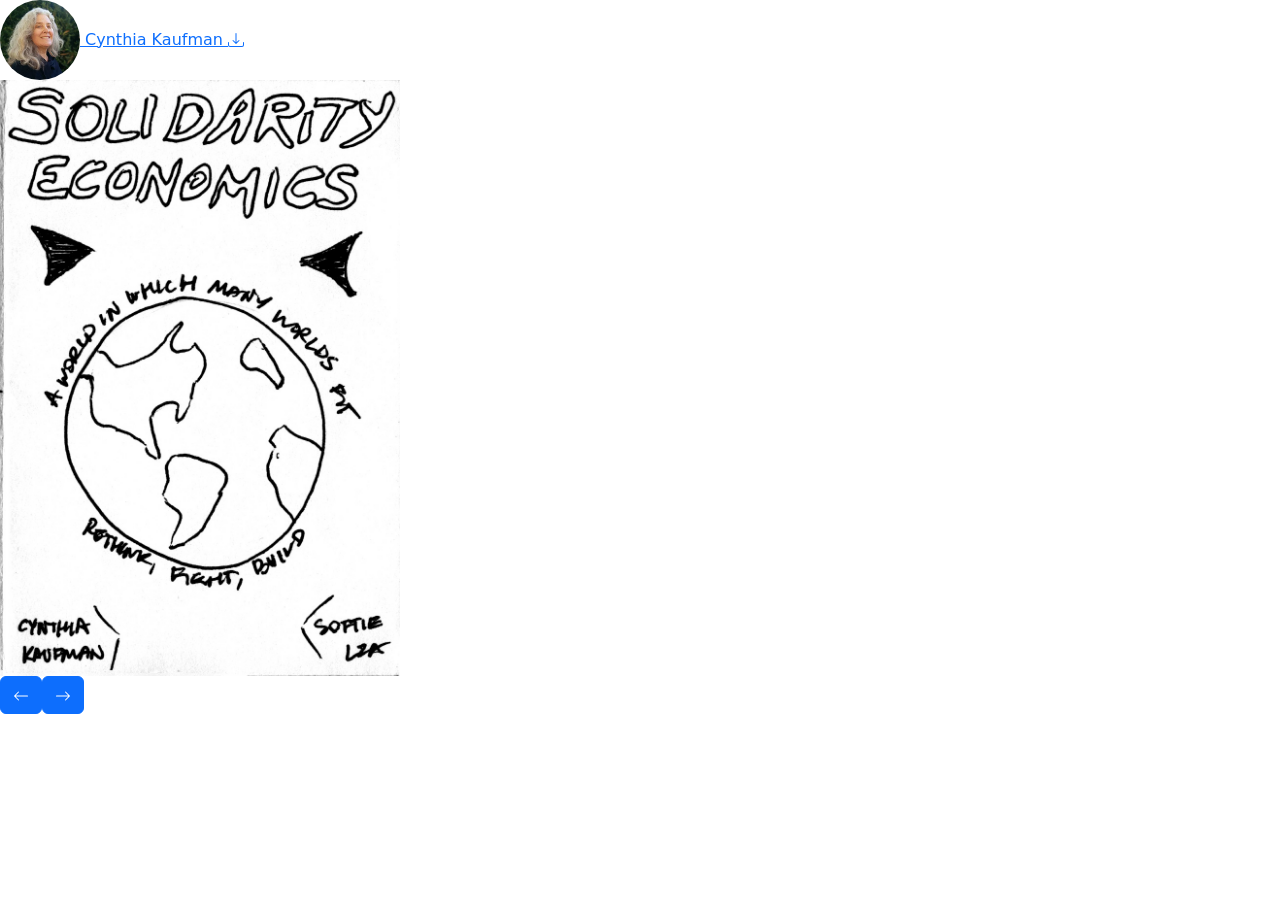
==== index.html @ fca970d2 "Setting base path v3" ====
<!doctype html>
<html lang="en">
  <head>
    <meta charset="UTF-8" />
    <meta name="viewport" content="width=device-width, initial-scale=1.0" />
    <base href="/rev-ref-site/" />
    <title>Revolutionary Reform</title>
    <link rel="stylesheet" href="/styles/fonts.css">
    <link rel="stylesheet" href="/styles/index.css">
    <link href="https://cdn.jsdelivr.net/npm/bootstrap@5.3.8/dist/css/bootstrap.min.css" rel="stylesheet" integrity="sha384-sRIl4kxILFvY47J16cr9ZwB07vP4J8+LH7qKQnuqkuIAvNWLzeN8tE5YBujZqJLB" crossorigin="anonymous">
  </head>

  <body>
    <div id="app" class="app">
      <div id="top-controls">
        <a id="cynthia-link" href="https://cynthiakaufman.net/" target="_blank">
          <img class="cynthia-image" src="/assets/images/ck-photo-2016-1.webp">
          Cynthia Kaufman
        </a>
        <a id="download-zine" href="/assets/pdfs/issue1.pdf" download="solidarity_economics_zine.pdf">
          <svg xmlns="http://www.w3.org/2000/svg" width="16" height="16" fill="currentColor" class="bi bi-download" viewBox="0 0 16 16">
            <path d="M.5 9.9a.5.5 0 0 1 .5.5v2.5a1 1 0 0 0 1 1h12a1 1 0 0 0 1-1v-2.5a.5.5 0 0 1 1 0v2.5a2 2 0 0 1-2 2H2a2 2 0 0 1-2-2v-2.5a.5.5 0 0 1 .5-.5"/>
            <path d="M7.646 11.854a.5.5 0 0 0 .708 0l3-3a.5.5 0 0 0-.708-.708L8.5 10.293V1.5a.5.5 0 0 0-1 0v8.793L5.354 8.146a.5.5 0 1 0-.708.708z"/>
          </svg>
        </a>
        <div id="book-download">
        </div>
      </div>
      <div id="slideshow-pane">
	<img class="slideshow-image" src="/assets/images/issue1/page1.png">
      </div>
      <div id="bottom-controls" class="controls">
        <div id="left-arrow">
	  <button class="btn btn-primary" type="button">
	    <svg xmlns="http://www.w3.org/2000/svg" width="16" height="16" fill="currentColor" class="bi bi-arrow-left" viewBox="0 0 16 16">
              <path fill-rule="evenodd" d="M15 8a.5.5 0 0 0-.5-.5H2.707l3.147-3.146a.5.5 0 1 0-.708-.708l-4 4a.5.5 0 0 0 0 .708l4 4a.5.5 0 0 0 .708-.708L2.707 8.5H14.5A.5.5 0 0 0 15 8"/>
            </svg>
	  </button>
        </div>
        <div id="right-arrow">
	  <button class="btn btn-primary" type="button">
	    <svg xmlns="http://www.w3.org/2000/svg" width="16" height="16" fill="currentColor" class="bi bi-arrow-right" viewBox="0 0 16 16">
              <path fill-rule="evenodd" d="M1 8a.5.5 0 0 1 .5-.5h11.793l-3.147-3.146a.5.5 0 0 1 .708-.708l4 4a.5.5 0 0 1 0 .708l-4 4a.5.5 0 0 1-.708-.708L13.293 8.5H1.5A.5.5 0 0 1 1 8"/>
            </svg>
	  </button>
        </div>
      </div>
    </div>
    <script type="module" src="/js/main.js"></script>
  </body>
</html>
---- styles/fonts.css ----
@font-face {
    font-family: 'Excalifont';
    src: url('../assets/fonts/Excalifont-Regular.woff2') format('woff2'),
        url('../assets/fonts/Excalifont-Regular.woff') format('woff');
    font-weight: normal;
    font-style: normal;
    font-display: swap;
}
---- styles/index.css ----
.app {
  width: 450px;
}

.slideshow-image {
  width: 400px;
}

.cynthia-image {
  width: 80px;          /* Set your desired size */
  aspect-ratio: 1 / 1;   /* Ensures a perfect square */
  border-radius: 50%;    /* Turns the square into a circle */
  object-fit: cover;     /* Keeps the aspect ratio without stretching */
  object-position: center; /* Centers the image content (optional) */
}

.controls {
  display: flex;
  flex-direction: row;
}
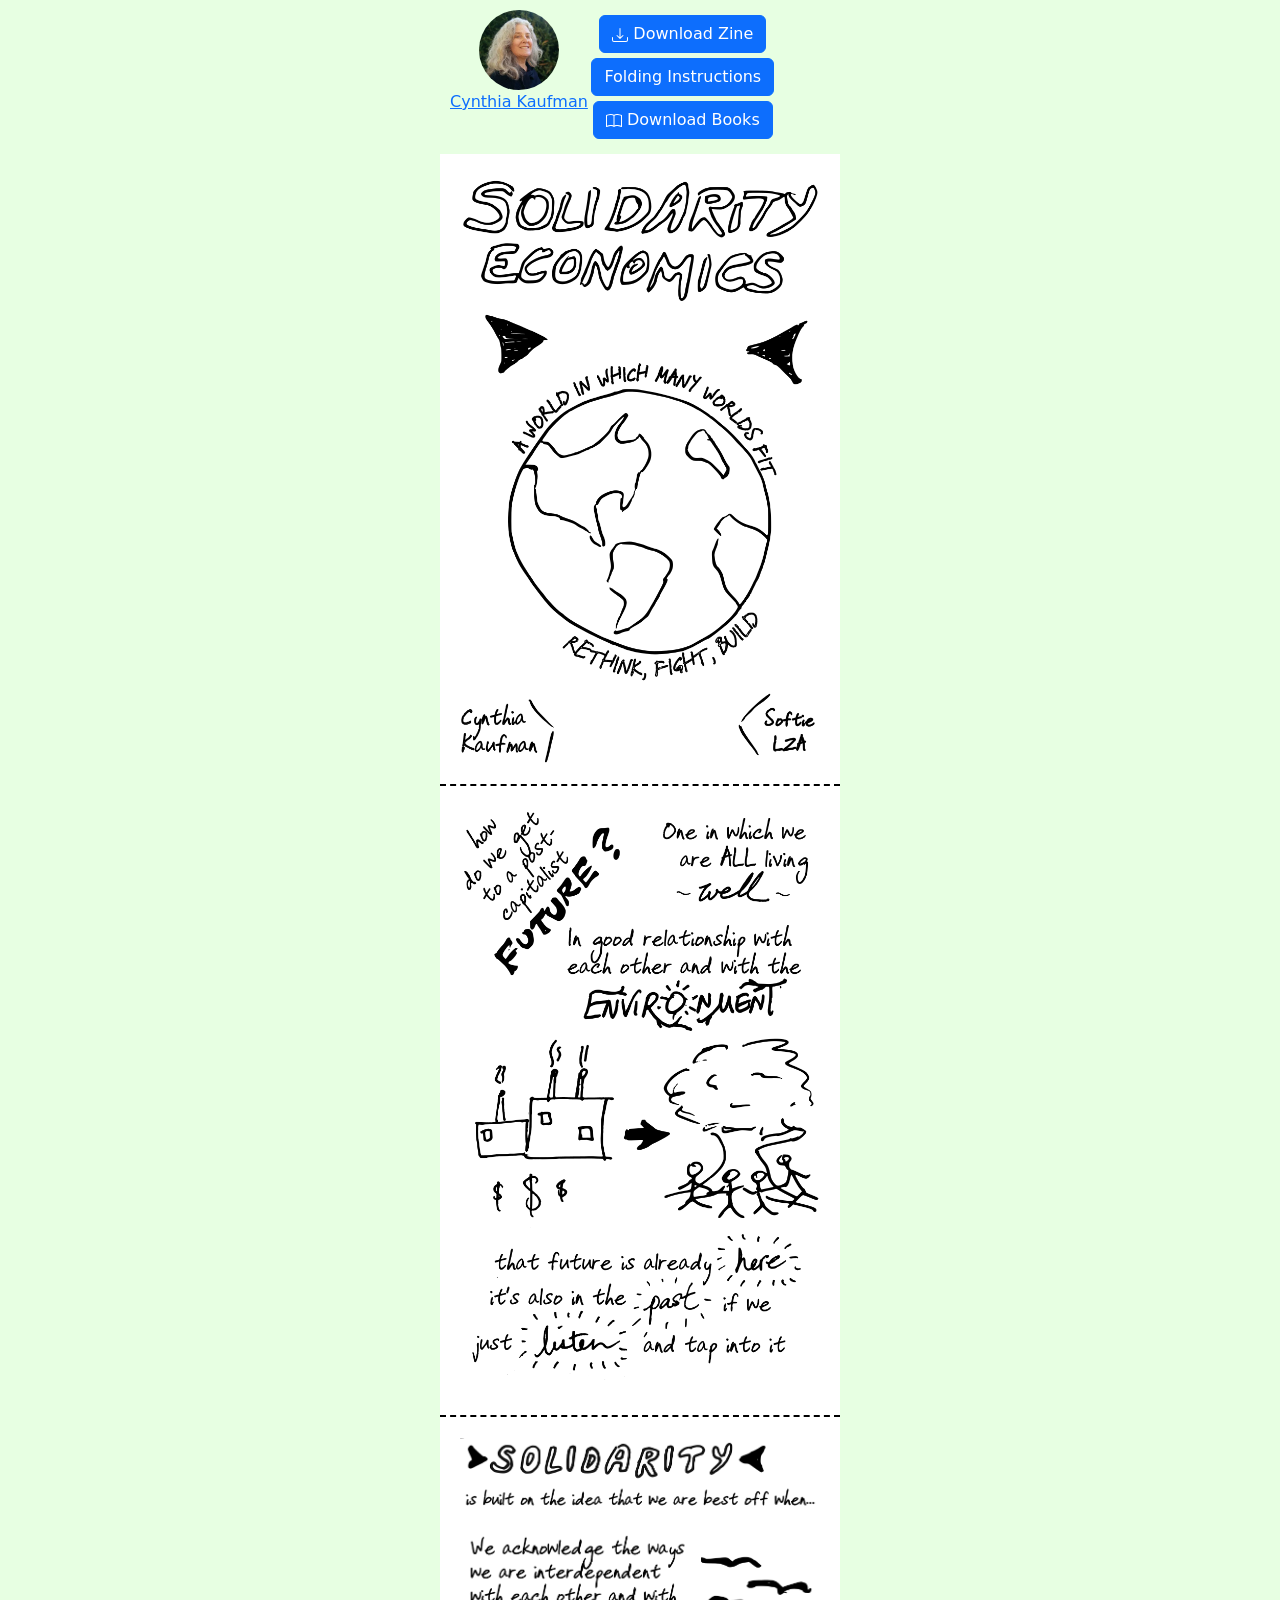
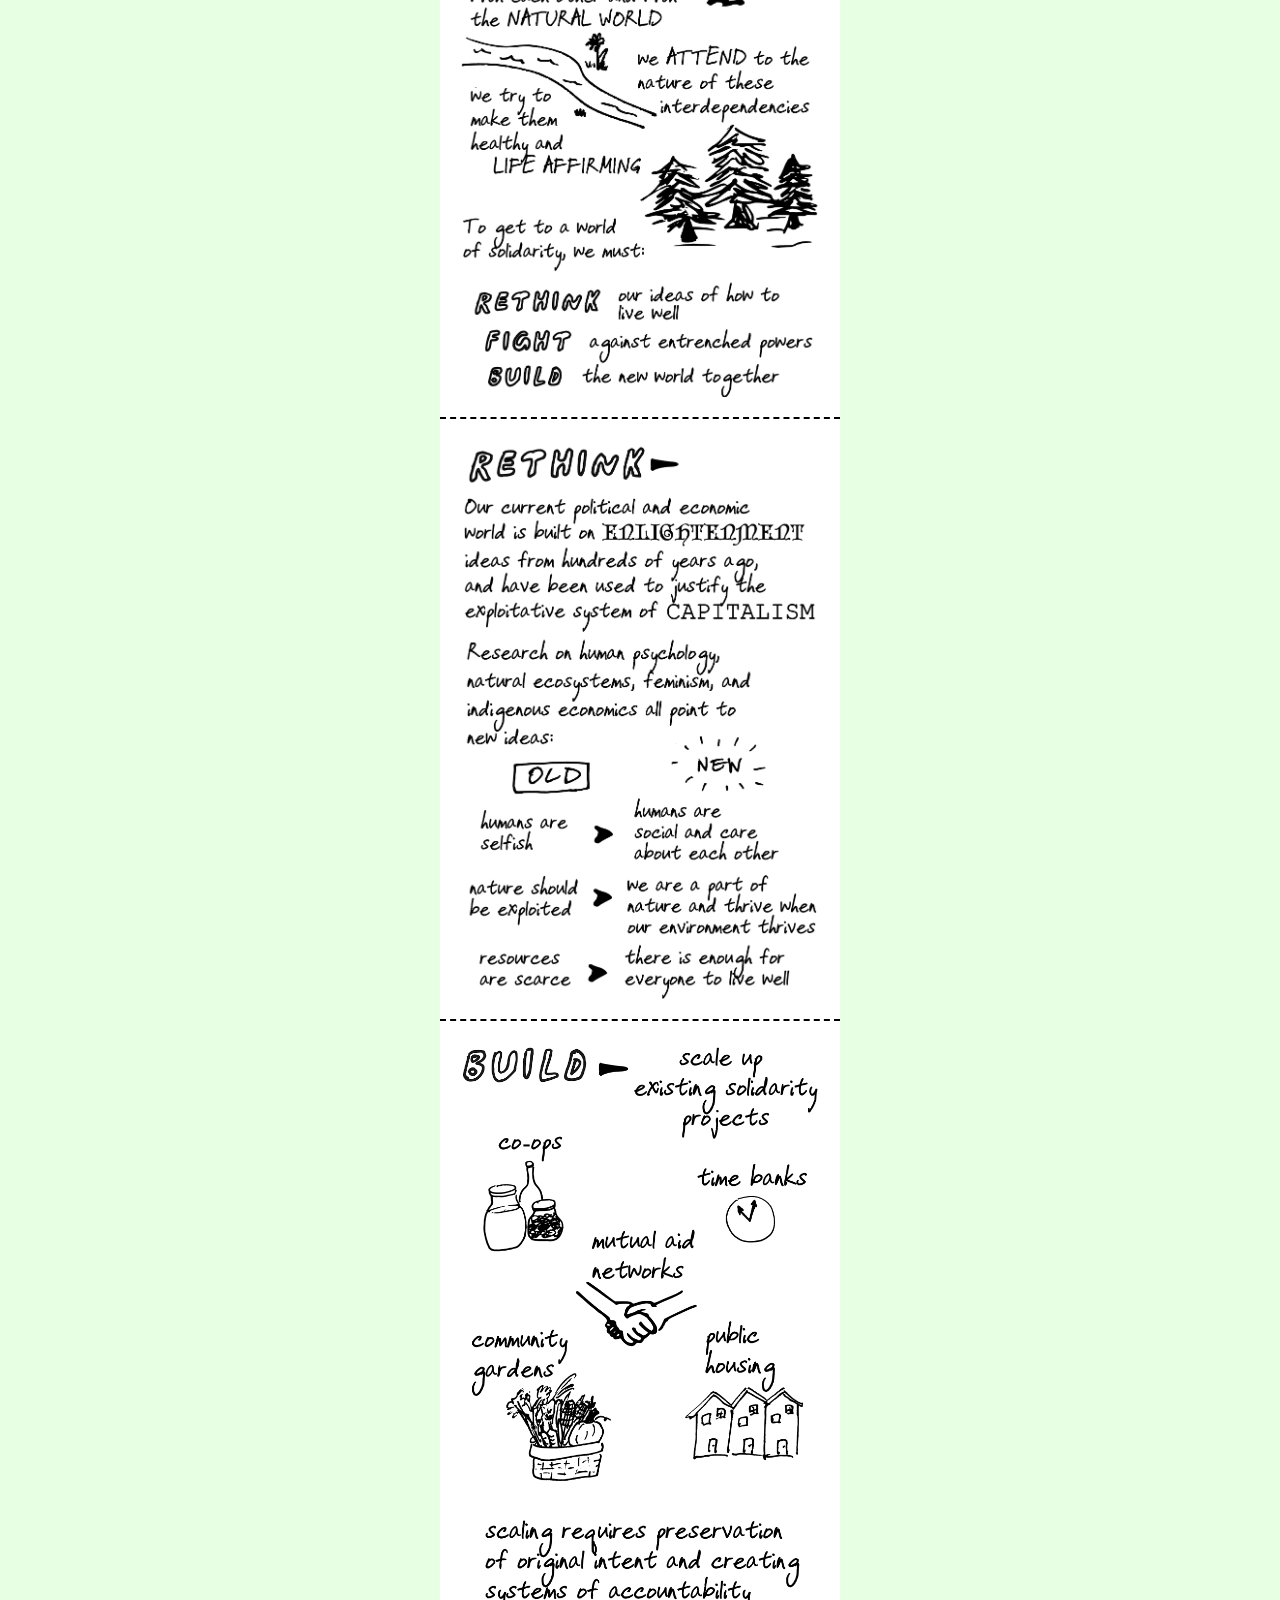
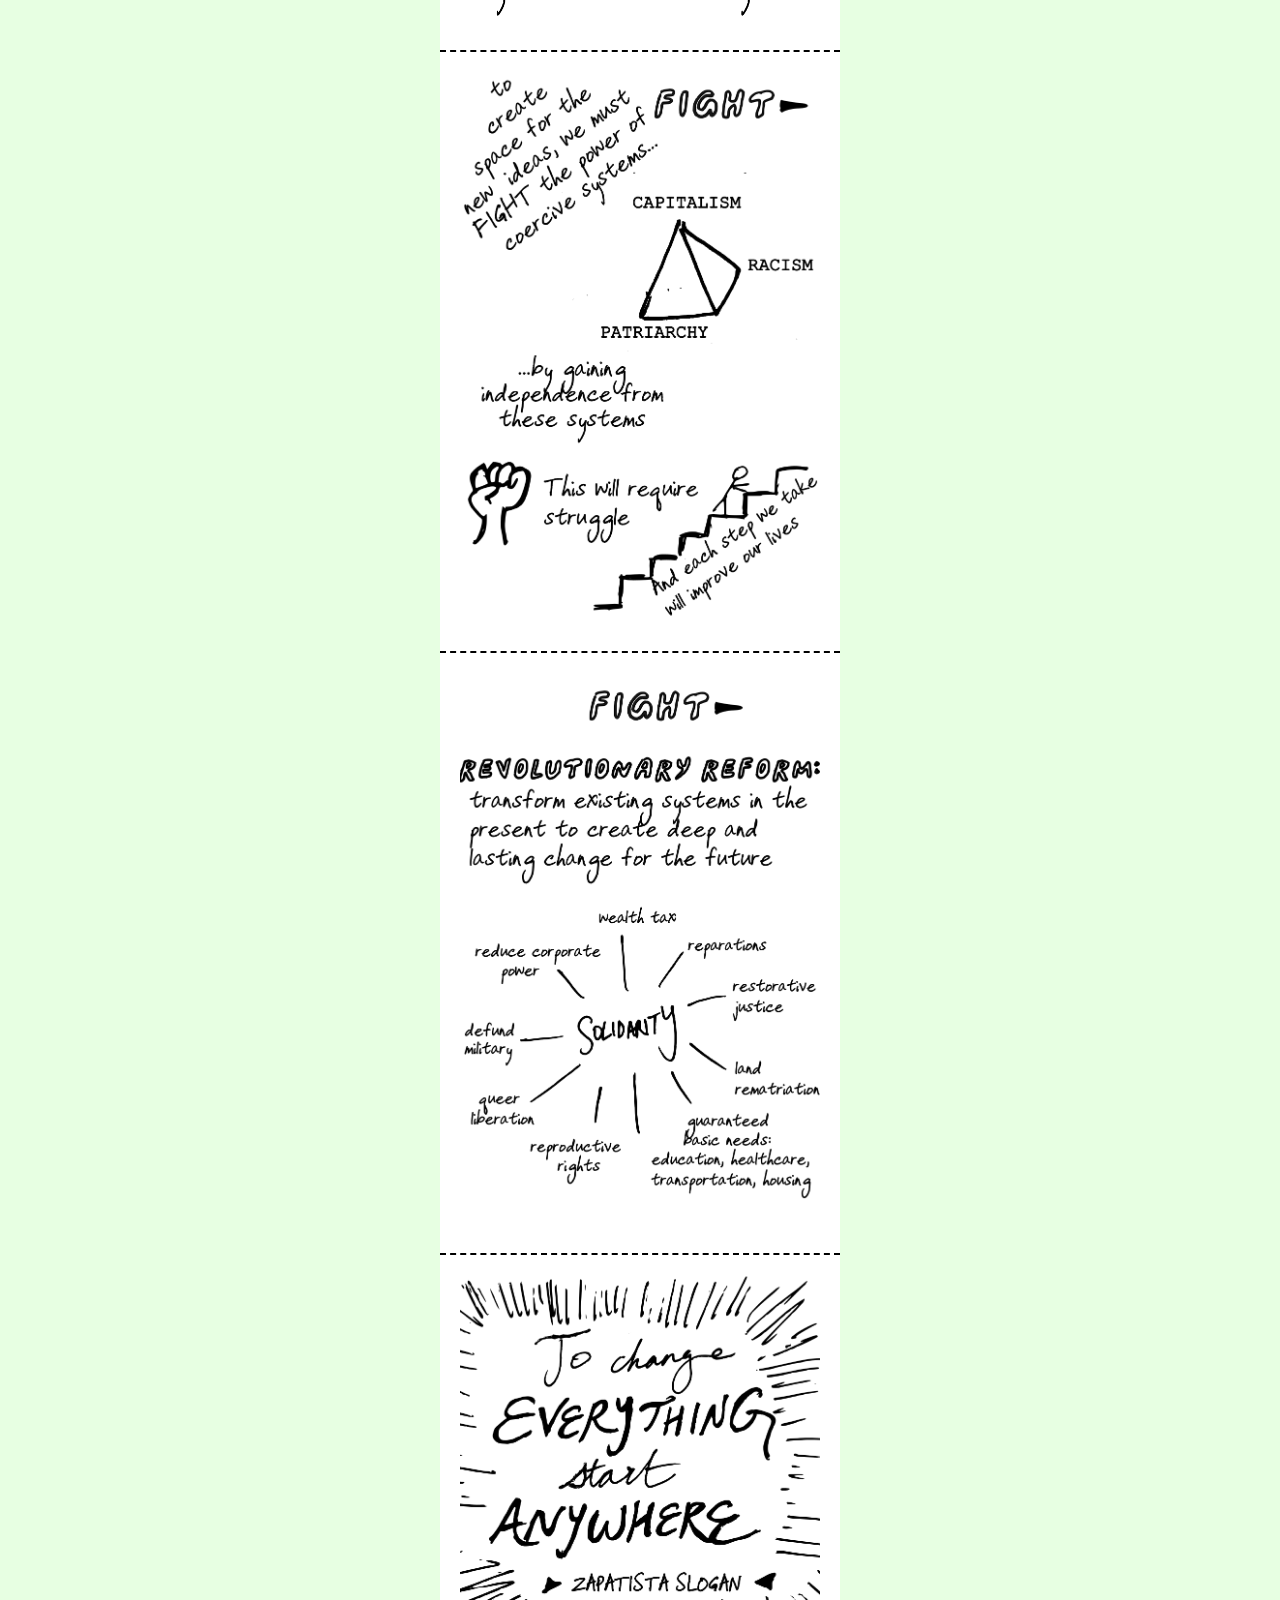
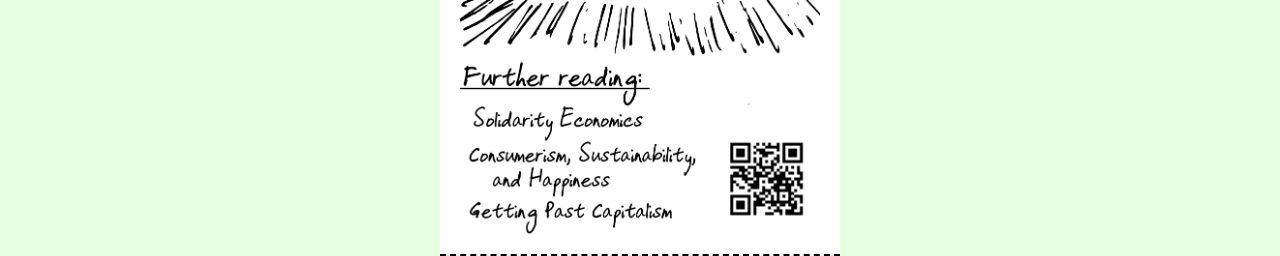
==== commit 782a0a9b: "Full download functionality" ====
--- a/index.html
+++ b/index.html
@@ -3,49 +3,56 @@
   <head>
     <meta charset="UTF-8" />
     <meta name="viewport" content="width=device-width, initial-scale=1.0" />
-    <base href="/rev-ref-site/" />
+    <base href="./">
     <title>Revolutionary Reform</title>
-    <link rel="stylesheet" href="/styles/fonts.css">
-    <link rel="stylesheet" href="/styles/index.css">
+    <link rel="stylesheet" href="styles/fonts.css">
+    <link rel="stylesheet" href="styles/index.css">
     <link href="https://cdn.jsdelivr.net/npm/bootstrap@5.3.8/dist/css/bootstrap.min.css" rel="stylesheet" integrity="sha384-sRIl4kxILFvY47J16cr9ZwB07vP4J8+LH7qKQnuqkuIAvNWLzeN8tE5YBujZqJLB" crossorigin="anonymous">
   </head>
 
   <body>
     <div id="app" class="app">
-      <div id="top-controls">
-        <a id="cynthia-link" href="https://cynthiakaufman.net/" target="_blank">
-          <img class="cynthia-image" src="/assets/images/ck-photo-2016-1.webp">
-          Cynthia Kaufman
-        </a>
-        <a id="download-zine" href="/assets/pdfs/issue1.pdf" download="solidarity_economics_zine.pdf">
-          <svg xmlns="http://www.w3.org/2000/svg" width="16" height="16" fill="currentColor" class="bi bi-download" viewBox="0 0 16 16">
-            <path d="M.5 9.9a.5.5 0 0 1 .5.5v2.5a1 1 0 0 0 1 1h12a1 1 0 0 0 1-1v-2.5a.5.5 0 0 1 1 0v2.5a2 2 0 0 1-2 2H2a2 2 0 0 1-2-2v-2.5a.5.5 0 0 1 .5-.5"/>
-            <path d="M7.646 11.854a.5.5 0 0 0 .708 0l3-3a.5.5 0 0 0-.708-.708L8.5 10.293V1.5a.5.5 0 0 0-1 0v8.793L5.354 8.146a.5.5 0 1 0-.708.708z"/>
-          </svg>
-        </a>
-        <div id="book-download">
+      <div class="content-container">
+        <div id="top-controls" class="top-controls">
+          <div>
+            <a id="cynthia-link" class="cynthia-link" href="https://cynthiakaufman.net/" target="_blank">
+              <img class="cynthia-image" src="assets/images/ck-photo-2016-1.webp">
+              <div>
+                Cynthia Kaufman
+              </div>
+            </a>
+          </div>
+          <div class="download-zine-container">
+            <a id="download-zine" class="download-zine btn btn-primary" href="assets/pdfs/issue1.pdf" download="solidarity_economics_zine.pdf">
+              <svg xmlns="http://www.w3.org/2000/svg" width="16" height="16" fill="currentColor" class="bi bi-download" viewBox="0 0 16 16">
+                <path d="M.5 9.9a.5.5 0 0 1 .5.5v2.5a1 1 0 0 0 1 1h12a1 1 0 0 0 1-1v-2.5a.5.5 0 0 1 1 0v2.5a2 2 0 0 1-2 2H2a2 2 0 0 1-2-2v-2.5a.5.5 0 0 1 .5-.5"/>
+                <path d="M7.646 11.854a.5.5 0 0 0 .708 0l3-3a.5.5 0 0 0-.708-.708L8.5 10.293V1.5a.5.5 0 0 0-1 0v8.793L5.354 8.146a.5.5 0 1 0-.708.708z"/>
+              </svg>
+              Download Zine
+            </a>
+            <a class="btn btn-primary" href="https://plix.mit.edu/facilitator-resources/how-to-fold-a-zine" target="_blank">
+              Folding Instructions
+            </a>
+            <a href="/book_download" class="btn btn-primary download-books">
+              <svg xmlns="http://www.w3.org/2000/svg" width="16" height="16" fill="currentColor" class="bi bi-book" viewBox="0 0 16 16">
+                <path d="M1 2.828c.885-.37 2.154-.769 3.388-.893 1.33-.134 2.458.063 3.112.752v9.746c-.935-.53-2.12-.603-3.213-.493-1.18.12-2.37.461-3.287.811zm7.5-.141c.654-.689 1.782-.886 3.112-.752 1.234.124 2.503.523 3.388.893v9.923c-.918-.35-2.107-.692-3.287-.81-1.094-.111-2.278-.039-3.213.492zM8 1.783C7.015.936 5.587.81 4.287.94c-1.514.153-3.042.672-3.994 1.105A.5.5 0 0 0 0 2.5v11a.5.5 0 0 0 .707.455c.882-.4 2.303-.881 3.68-1.02 1.409-.142 2.59.087 3.223.877a.5.5 0 0 0 .78 0c.633-.79 1.814-1.019 3.222-.877 1.378.139 2.8.62 3.681 1.02A.5.5 0 0 0 16 13.5v-11a.5.5 0 0 0-.293-.455c-.952-.433-2.48-.952-3.994-1.105C10.413.809 8.985.936 8 1.783"/>
+              </svg>
+              Download Books
+            </a>
+          </div>
         </div>
-      </div>
-      <div id="slideshow-pane">
-	<img class="slideshow-image" src="/assets/images/issue1/page1.png">
-      </div>
-      <div id="bottom-controls" class="controls">
-        <div id="left-arrow">
-	  <button class="btn btn-primary" type="button">
-	    <svg xmlns="http://www.w3.org/2000/svg" width="16" height="16" fill="currentColor" class="bi bi-arrow-left" viewBox="0 0 16 16">
-              <path fill-rule="evenodd" d="M15 8a.5.5 0 0 0-.5-.5H2.707l3.147-3.146a.5.5 0 1 0-.708-.708l-4 4a.5.5 0 0 0 0 .708l4 4a.5.5 0 0 0 .708-.708L2.707 8.5H14.5A.5.5 0 0 0 15 8"/>
-            </svg>
-	  </button>
-        </div>
-        <div id="right-arrow">
-	  <button class="btn btn-primary" type="button">
-	    <svg xmlns="http://www.w3.org/2000/svg" width="16" height="16" fill="currentColor" class="bi bi-arrow-right" viewBox="0 0 16 16">
-              <path fill-rule="evenodd" d="M1 8a.5.5 0 0 1 .5-.5h11.793l-3.147-3.146a.5.5 0 0 1 .708-.708l4 4a.5.5 0 0 1 0 .708l-4 4a.5.5 0 0 1-.708-.708L13.293 8.5H1.5A.5.5 0 0 1 1 8"/>
-            </svg>
-	  </button>
+        <div id="zine-scroll" class="zine-scroll">
+          <img class="slideshow-image" src="assets/images/issue1/page1.png">
+          <img class="slideshow-image" src="assets/images/issue1/page2.png">
+          <img class="slideshow-image" src="assets/images/issue1/page3.png">
+          <img class="slideshow-image" src="assets/images/issue1/page4.png">
+          <img class="slideshow-image" src="assets/images/issue1/page5.png">
+          <img class="slideshow-image" src="assets/images/issue1/page6.png">
+          <img class="slideshow-image" src="assets/images/issue1/page7.png">
+          <img class="slideshow-image" src="assets/images/issue1/page8.png">
         </div>
       </div>
     </div>
-    <script type="module" src="/js/main.js"></script>
+    <script type="module" src="js/main.js"></script>
   </body>
 </html>
--- a/styles/index.css
+++ b/styles/index.css
@@ -1,9 +1,24 @@
 .app {
-  width: 450px;
+  display: flex;
+  background-color: #e7ffe2;
+  justify-content: center;
 }
 
-.slideshow-image {
-  width: 400px;
+.content-container {
+  background-color: white;
+}
+
+.top-controls {
+  background-color: #e7ffe2;
+  display: flex;
+  flex-direction: row;
+  padding: 10px;
+}
+
+.cynthia-link {
+  display: flex;
+  flex-direction: column;
+  align-items: center;
 }
 
 .cynthia-image {
@@ -18,3 +33,28 @@
   display: flex;
   flex-direction: row;
 }
+
+.download-zine-container {
+  display: flex;
+  align-items: center;
+  flex-direction: column;
+}
+
+.download-zine {
+  margin: 5px;
+}
+
+.download-books {
+  margin: 5px;
+}
+
+.zine-scroll {
+  display: flex;
+  flex-direction: column;
+}
+
+.slideshow-image {
+  width: 400px;
+  padding: 20px;
+  border-bottom: 2px black dashed;
+}
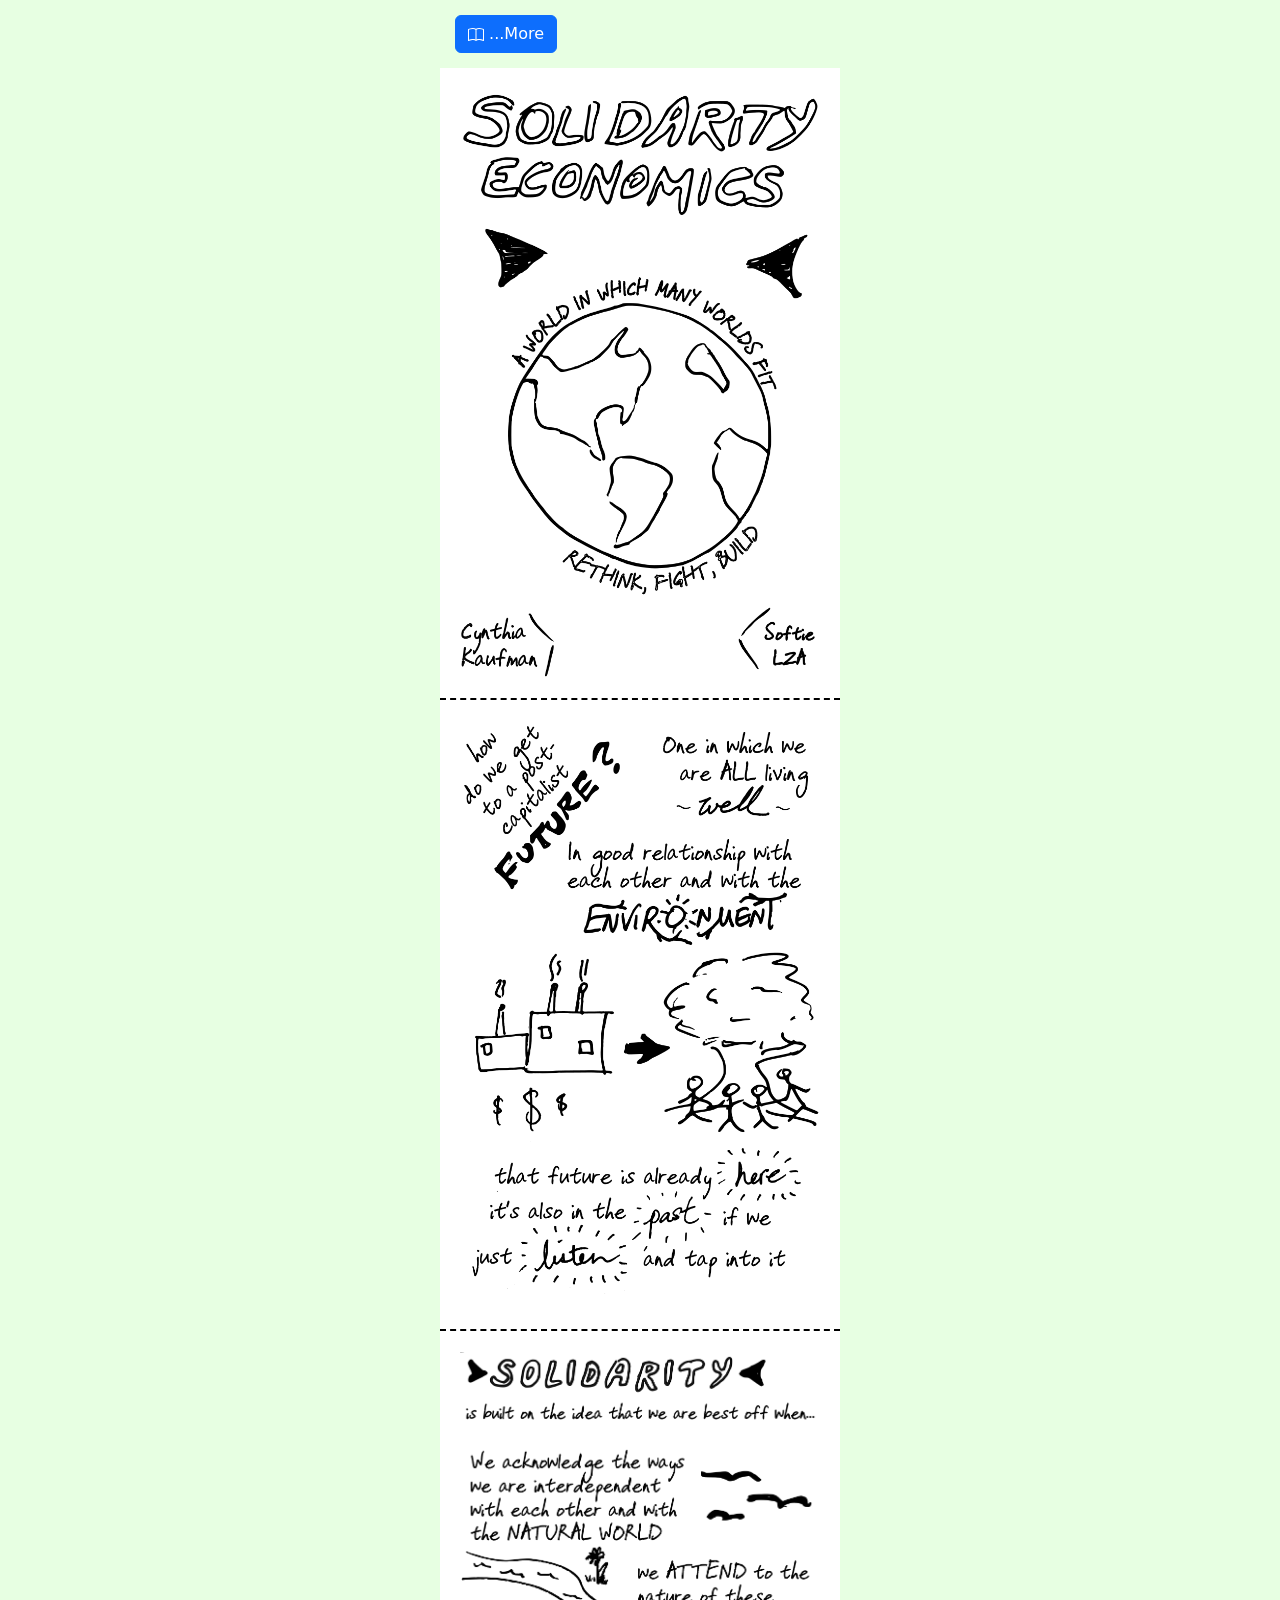
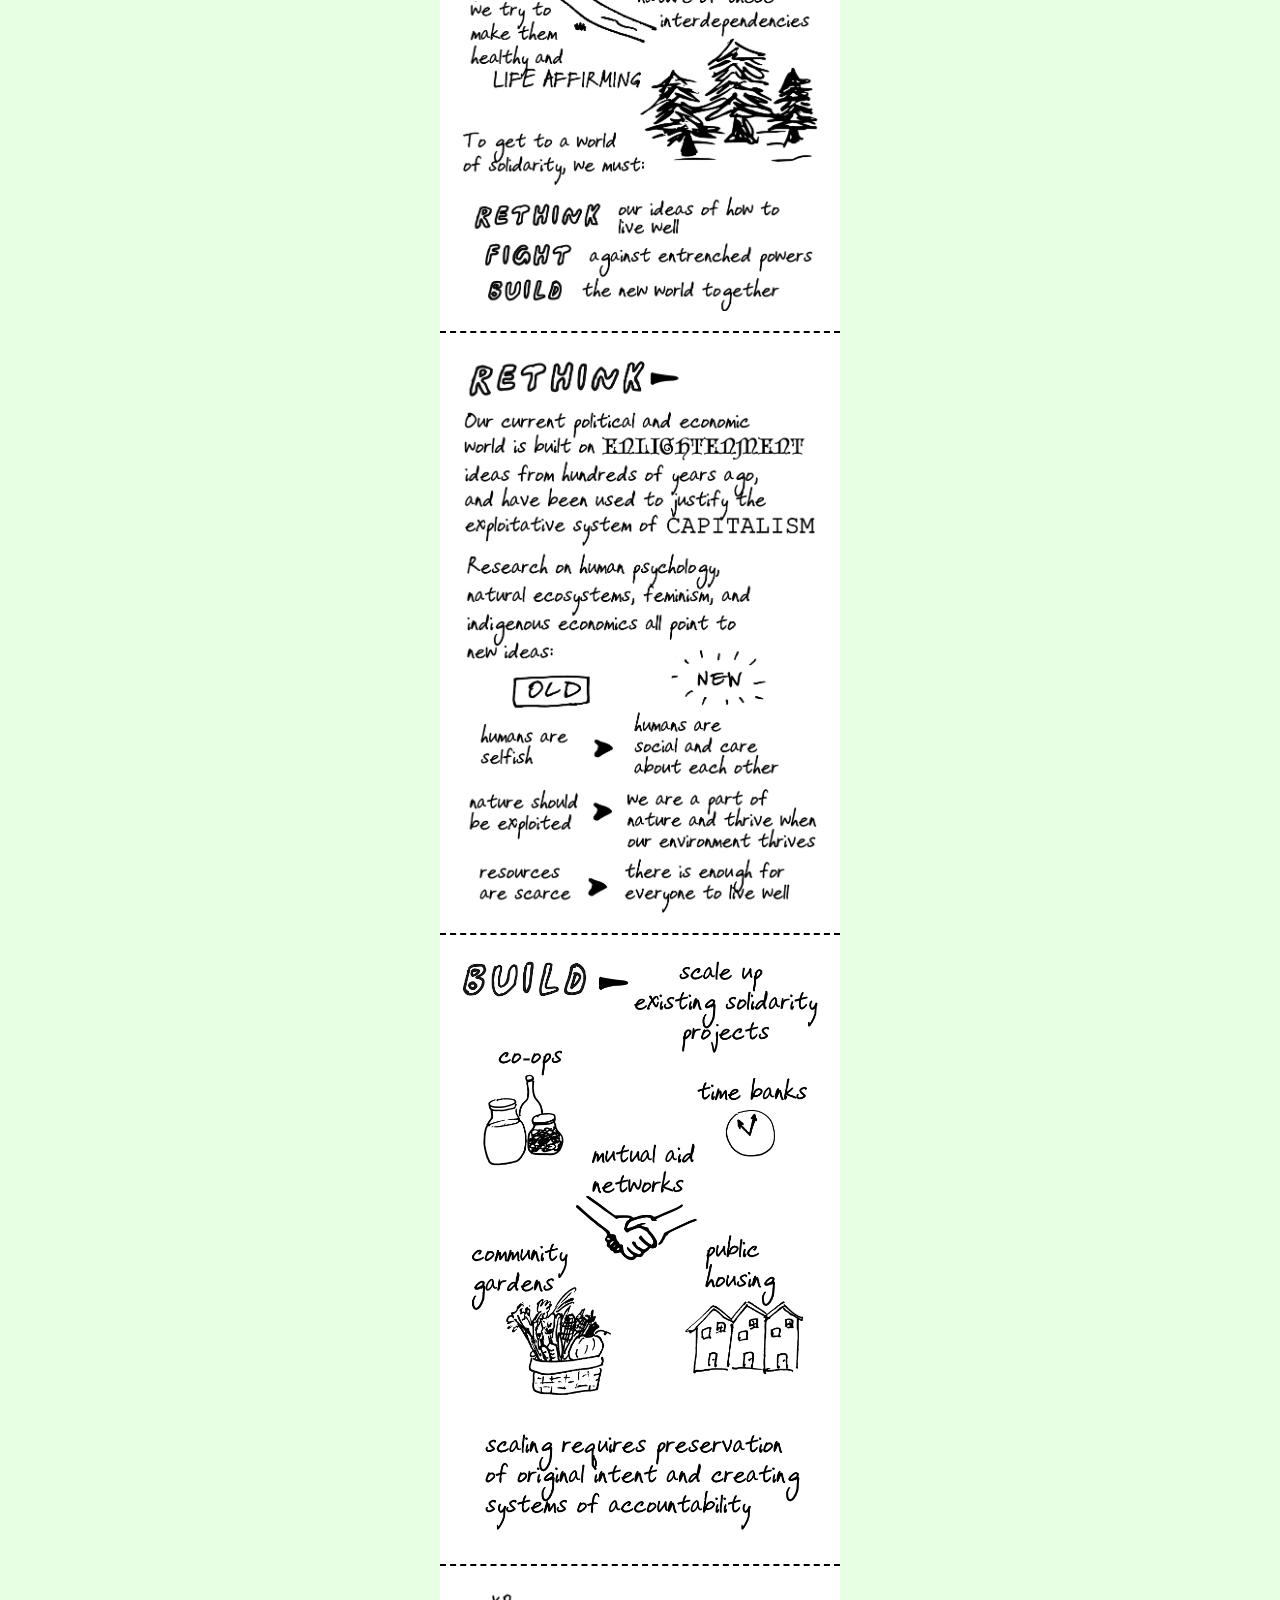
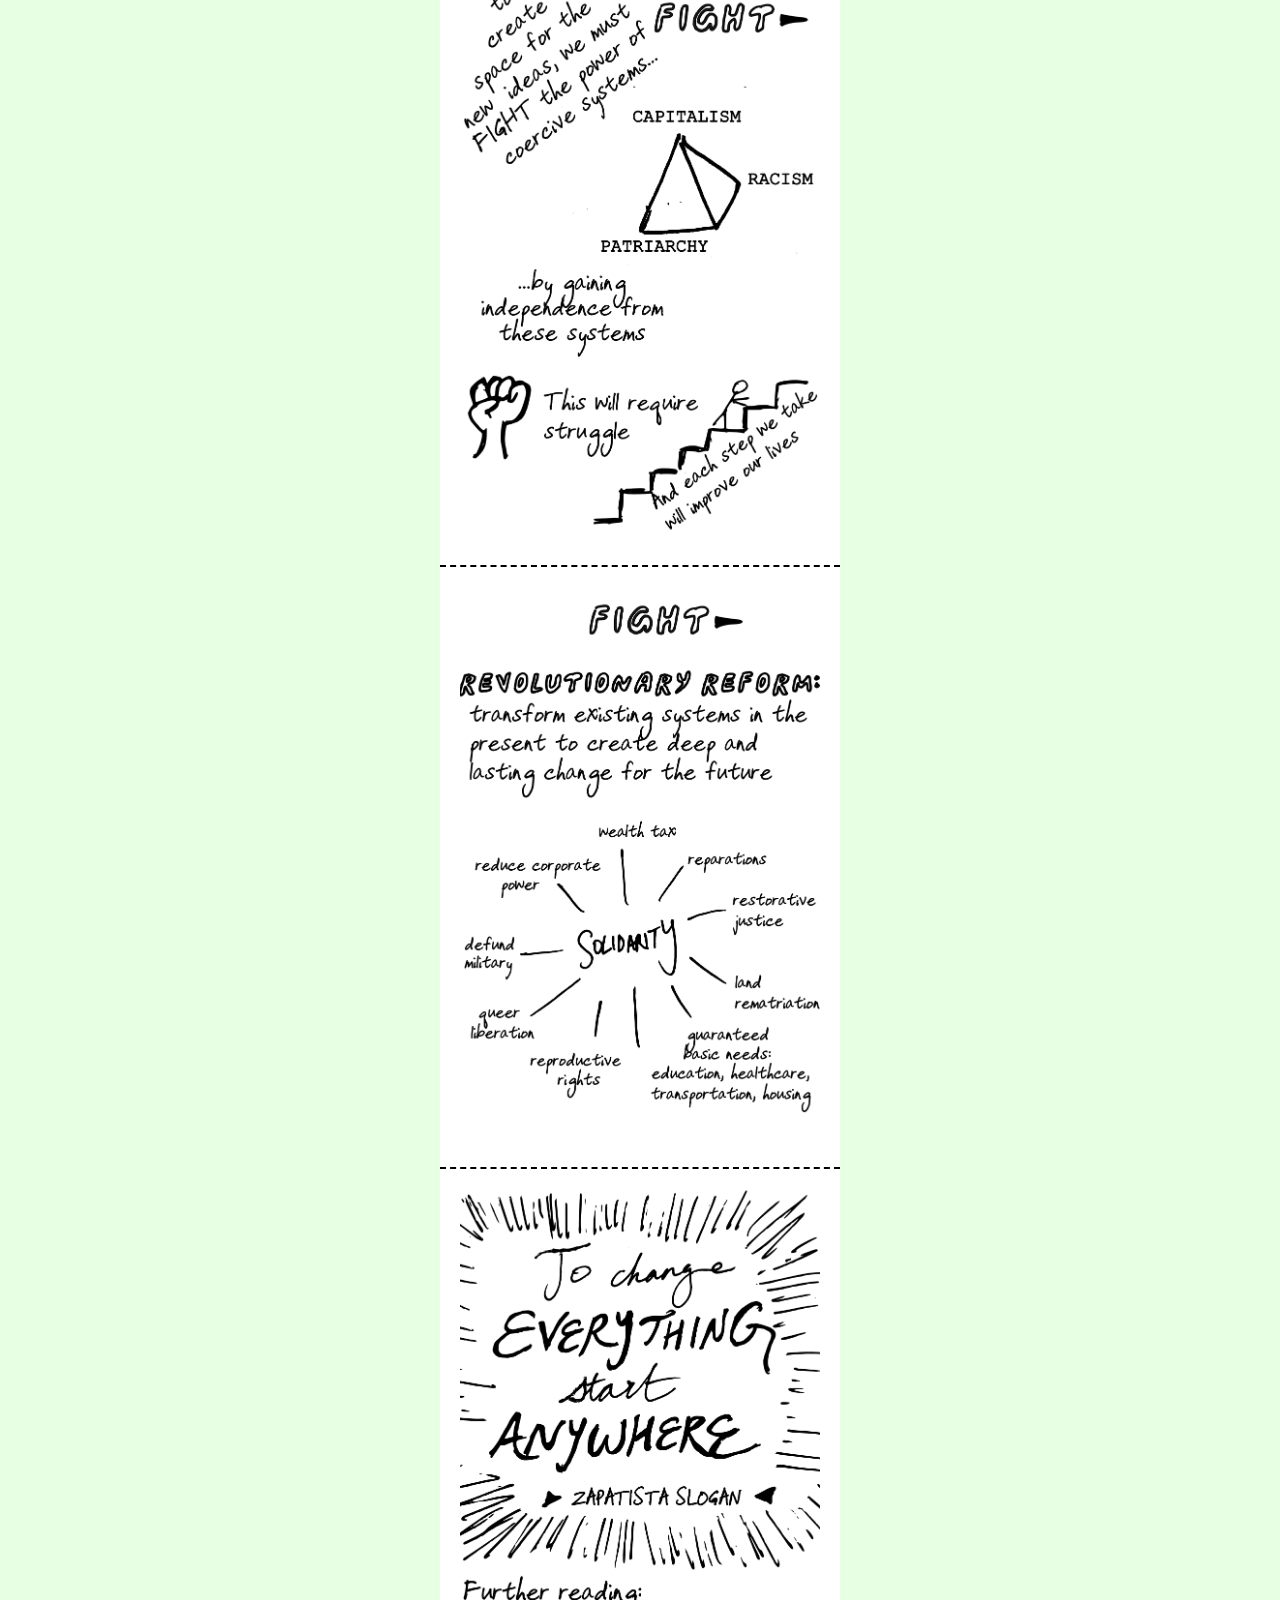
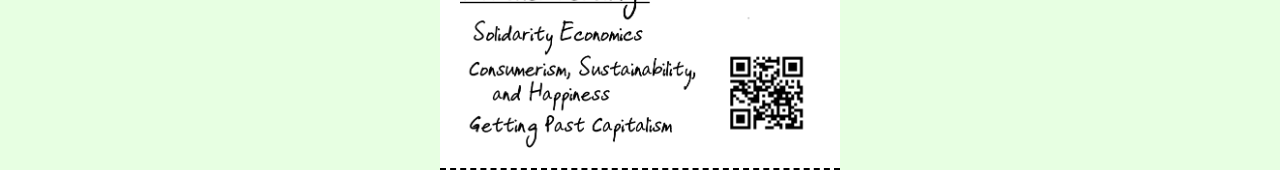
==== commit 40a095a1: "Move some controls to book-download" ====
--- a/index.html
+++ b/index.html
@@ -14,30 +14,12 @@
     <div id="app" class="app">
       <div class="content-container">
         <div id="top-controls" class="top-controls">
-          <div>
-            <a id="cynthia-link" class="cynthia-link" href="https://cynthiakaufman.net/" target="_blank">
-              <img class="cynthia-image" src="assets/images/ck-photo-2016-1.webp">
-              <div>
-                Cynthia Kaufman
-              </div>
-            </a>
-          </div>
           <div class="download-zine-container">
-            <a id="download-zine" class="download-zine btn btn-primary" href="assets/pdfs/issue1.pdf" download="solidarity_economics_zine.pdf">
-              <svg xmlns="http://www.w3.org/2000/svg" width="16" height="16" fill="currentColor" class="bi bi-download" viewBox="0 0 16 16">
-                <path d="M.5 9.9a.5.5 0 0 1 .5.5v2.5a1 1 0 0 0 1 1h12a1 1 0 0 0 1-1v-2.5a.5.5 0 0 1 1 0v2.5a2 2 0 0 1-2 2H2a2 2 0 0 1-2-2v-2.5a.5.5 0 0 1 .5-.5"/>
-                <path d="M7.646 11.854a.5.5 0 0 0 .708 0l3-3a.5.5 0 0 0-.708-.708L8.5 10.293V1.5a.5.5 0 0 0-1 0v8.793L5.354 8.146a.5.5 0 1 0-.708.708z"/>
-              </svg>
-              Download Zine
-            </a>
-            <a class="btn btn-primary" href="https://plix.mit.edu/facilitator-resources/how-to-fold-a-zine" target="_blank">
-              Folding Instructions
-            </a>
             <a href="/book_download" class="btn btn-primary download-books">
               <svg xmlns="http://www.w3.org/2000/svg" width="16" height="16" fill="currentColor" class="bi bi-book" viewBox="0 0 16 16">
                 <path d="M1 2.828c.885-.37 2.154-.769 3.388-.893 1.33-.134 2.458.063 3.112.752v9.746c-.935-.53-2.12-.603-3.213-.493-1.18.12-2.37.461-3.287.811zm7.5-.141c.654-.689 1.782-.886 3.112-.752 1.234.124 2.503.523 3.388.893v9.923c-.918-.35-2.107-.692-3.287-.81-1.094-.111-2.278-.039-3.213.492zM8 1.783C7.015.936 5.587.81 4.287.94c-1.514.153-3.042.672-3.994 1.105A.5.5 0 0 0 0 2.5v11a.5.5 0 0 0 .707.455c.882-.4 2.303-.881 3.68-1.02 1.409-.142 2.59.087 3.223.877a.5.5 0 0 0 .78 0c.633-.79 1.814-1.019 3.222-.877 1.378.139 2.8.62 3.681 1.02A.5.5 0 0 0 16 13.5v-11a.5.5 0 0 0-.293-.455c-.952-.433-2.48-.952-3.994-1.105C10.413.809 8.985.936 8 1.783"/>
               </svg>
-              Download Books
+               ...More
             </a>
           </div>
         </div>
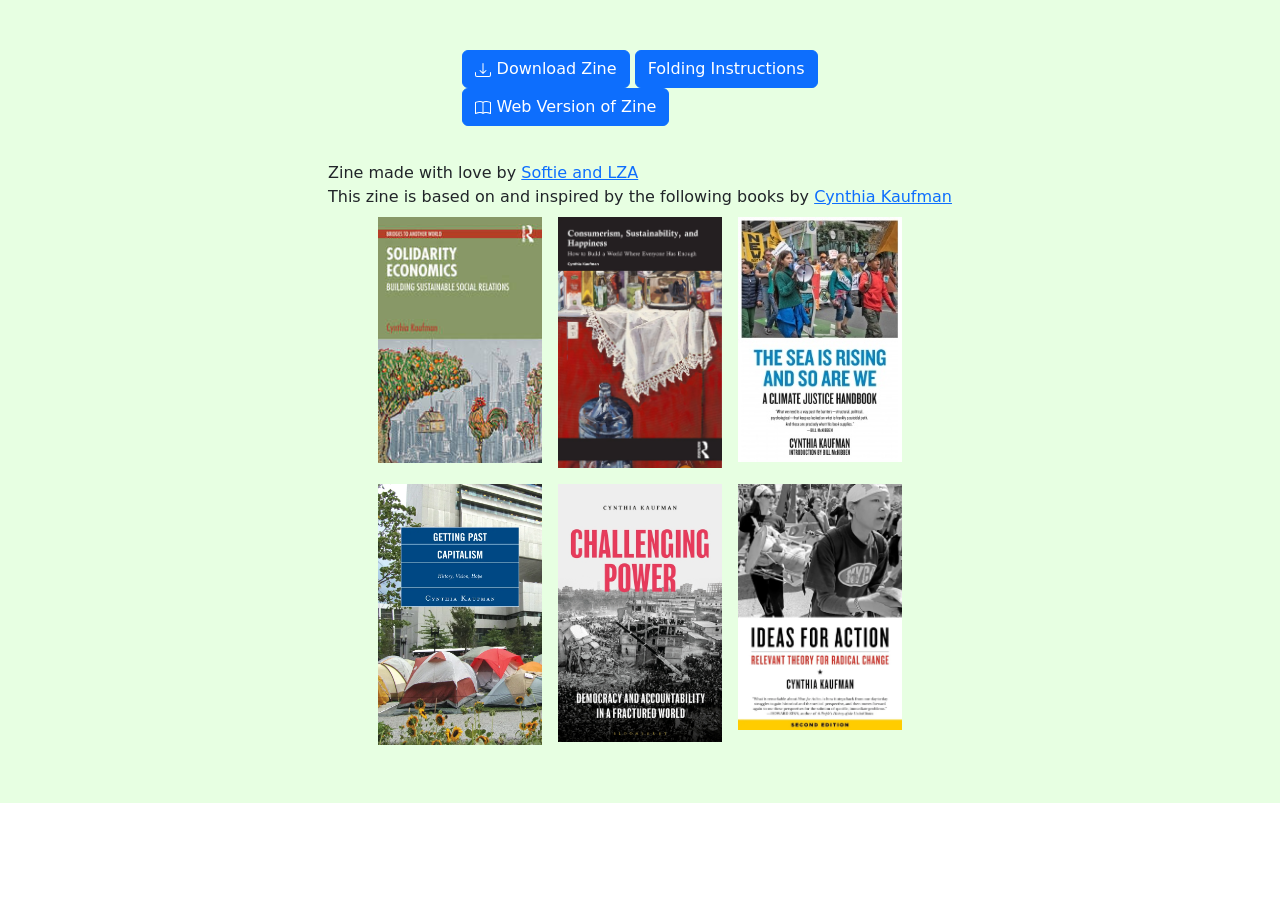
==== commit ec433daf: "Another version with the book download as first page" ====
--- a/index.html
+++ b/index.html
@@ -5,36 +5,57 @@
     <meta name="viewport" content="width=device-width, initial-scale=1.0" />
     <base href="./">
     <title>Revolutionary Reform</title>
-    <link rel="stylesheet" href="styles/fonts.css">
     <link rel="stylesheet" href="styles/index.css">
     <link href="https://cdn.jsdelivr.net/npm/bootstrap@5.3.8/dist/css/bootstrap.min.css" rel="stylesheet" integrity="sha384-sRIl4kxILFvY47J16cr9ZwB07vP4J8+LH7qKQnuqkuIAvNWLzeN8tE5YBujZqJLB" crossorigin="anonymous">
   </head>
-
   <body>
-    <div id="app" class="app">
-      <div class="content-container">
-        <div id="top-controls" class="top-controls">
-          <div class="download-zine-container">
-            <a href="/book_download" class="btn btn-primary download-books">
-              <svg xmlns="http://www.w3.org/2000/svg" width="16" height="16" fill="currentColor" class="bi bi-book" viewBox="0 0 16 16">
+    <div class="app">
+      <div class="controls">
+        <div>
+          <a id="download-zine" class="download-zine btn btn-primary" href="assets/pdfs/issue1.pdf" download="solidarity_economics_zine.pdf">
+            <svg xmlns="http://www.w3.org/2000/svg" width="16" height="16" fill="currentColor" class="bi bi-download" viewBox="0 0 16 16">
+              <path d="M.5 9.9a.5.5 0 0 1 .5.5v2.5a1 1 0 0 0 1 1h12a1 1 0 0 0 1-1v-2.5a.5.5 0 0 1 1 0v2.5a2 2 0 0 1-2 2H2a2 2 0 0 1-2-2v-2.5a.5.5 0 0 1 .5-.5"/>
+              <path d="M7.646 11.854a.5.5 0 0 0 .708 0l3-3a.5.5 0 0 0-.708-.708L8.5 10.293V1.5a.5.5 0 0 0-1 0v8.793L5.354 8.146a.5.5 0 1 0-.708.708z"/>
+            </svg>
+            Download Zine
+          </a>
+          <a class="btn btn-primary" href="https://plix.mit.edu/facilitator-resources/how-to-fold-a-zine" target="_blank">
+            Folding Instructions
+          </a>
+        </div>
+        <div>
+          <a id="zine" class="back btn btn-primary" href="/issue_1">
+            <svg xmlns="http://www.w3.org/2000/svg" width="16" height="16" fill="currentColor" class="bi bi-book" viewBox="0 0 16 16">
                 <path d="M1 2.828c.885-.37 2.154-.769 3.388-.893 1.33-.134 2.458.063 3.112.752v9.746c-.935-.53-2.12-.603-3.213-.493-1.18.12-2.37.461-3.287.811zm7.5-.141c.654-.689 1.782-.886 3.112-.752 1.234.124 2.503.523 3.388.893v9.923c-.918-.35-2.107-.692-3.287-.81-1.094-.111-2.278-.039-3.213.492zM8 1.783C7.015.936 5.587.81 4.287.94c-1.514.153-3.042.672-3.994 1.105A.5.5 0 0 0 0 2.5v11a.5.5 0 0 0 .707.455c.882-.4 2.303-.881 3.68-1.02 1.409-.142 2.59.087 3.223.877a.5.5 0 0 0 .78 0c.633-.79 1.814-1.019 3.222-.877 1.378.139 2.8.62 3.681 1.02A.5.5 0 0 0 16 13.5v-11a.5.5 0 0 0-.293-.455c-.952-.433-2.48-.952-3.994-1.105C10.413.809 8.985.936 8 1.783"/>
-              </svg>
-               ...More
-            </a>
-          </div>
-        </div>
-        <div id="zine-scroll" class="zine-scroll">
-          <img class="slideshow-image" src="assets/images/issue1/page1.png">
-          <img class="slideshow-image" src="assets/images/issue1/page2.png">
-          <img class="slideshow-image" src="assets/images/issue1/page3.png">
-          <img class="slideshow-image" src="assets/images/issue1/page4.png">
-          <img class="slideshow-image" src="assets/images/issue1/page5.png">
-          <img class="slideshow-image" src="assets/images/issue1/page6.png">
-          <img class="slideshow-image" src="assets/images/issue1/page7.png">
-          <img class="slideshow-image" src="assets/images/issue1/page8.png">
+            </svg>
+            Web Version of Zine
+          </a>
         </div>
       </div>
+      <div>
+        <div>Zine made with love by <a href="mailto:softie@revolutionary-reform.com">Softie and LZA</a></div>
+        <div>This zine is based on and inspired by the following books by <a href="https://cynthiakaufman.net/" target="_blank">Cynthia Kaufman</a></div>
+      </div>
+      <div class="gallery">
+        <a id="Solidarity Economics" href="https://drive.google.com/file/d/1DaebEaBwesPNZAlrIo-67Rrc8nZeJlOz/view?usp=drive_link" target="_blank">
+          <img class="book_cover_img" src="assets/images/book_covers/sol-econ-cover-1.jpg">
+        </a>
+        <a id="Consumerism, Sustainability, and Happiness" href="https://drive.google.com/file/d/1EHiWje09WRMwKCymy2s3GuySxnihou9U/view?usp=sharing" target="_blank">
+          <img class="book_cover_img" src="assets/images/book_covers/consumerism-cover-1.webp">
+        </a>
+        <a id="The Sea is Rising" href="https://drive.google.com/file/d/1EHiWje09WRMwKCymy2s3GuySxnihou9U/view?usp=sharing" target="_blank">
+          <img class="book_cover_img" src="assets/images/book_covers/sea-is-rising-cover-3.jpg">
+        </a>
+        <a id="Getting Past Capitalism" href="https://drive.google.com/file/d/1f2C4Lz_-3j50qDzeWraQx49HBPxfwG-A/view?usp=sharing" target="_blank">
+          <img class="book_cover_img" src="assets/images/book_covers/gpc-cover-300dpi.webp">
+        </a>
+        <a id="Challenging Power" href="https://drive.google.com/file/d/1VwSx1akVZAFkV0ZAskIfYkFVC9559o-1/view?usp=sharing" target="_blank">
+          <img class="book_cover_img" src="assets/images/book_covers/challenging-power.png">
+        </a>
+        <a id="Ideas for Action" href="https://drive.google.com/file/d/1XU7vqC8qW_c91JIv80ijaQuFthAFgPSI/view?usp=drive_link" target="_blank">
+          <img class="book_cover_img" src="assets/images/book_covers/ifa-second-edition-coverphoto.webp">
+        </a>
+      </div>
     </div>
-    <script type="module" src="js/main.js"></script>
   </body>
 </html>
--- a/styles/index.css
+++ b/styles/index.css
@@ -1,60 +1,27 @@
 .app {
   display: flex;
   background-color: #e7ffe2;
-  justify-content: center;
-}
-
-.content-container {
-  background-color: white;
-}
-
-.top-controls {
-  background-color: #e7ffe2;
-  display: flex;
-  flex-direction: row;
-  padding: 10px;
-}
-
-.cynthia-link {
-  display: flex;
   flex-direction: column;
   align-items: center;
-}
-
-.cynthia-image {
-  width: 80px;          /* Set your desired size */
-  aspect-ratio: 1 / 1;   /* Ensures a perfect square */
-  border-radius: 50%;    /* Turns the square into a circle */
-  object-fit: cover;     /* Keeps the aspect ratio without stretching */
-  object-position: center; /* Centers the image content (optional) */
+  padding: 50px;
 }
 
 .controls {
-  display: flex;
-  flex-direction: row;
+  padding-bottom: 35px;
 }
 
-.download-zine-container {
-  display: flex;
-  align-items: center;
-  flex-direction: column;
+.back {
+
 }
 
-.download-zine {
-  margin: 5px;
+.gallery {
+  display: flex;
+  max-width: 540px;
+  flex-wrap: wrap;
 }
 
-.download-books {
-  margin: 5px;
+.book_cover_img {
+  max-width: 180px;
+  padding: 8px;
 }
 
-.zine-scroll {
-  display: flex;
-  flex-direction: column;
-}
-
-.slideshow-image {
-  width: 400px;
-  padding: 20px;
-  border-bottom: 2px black dashed;
-}
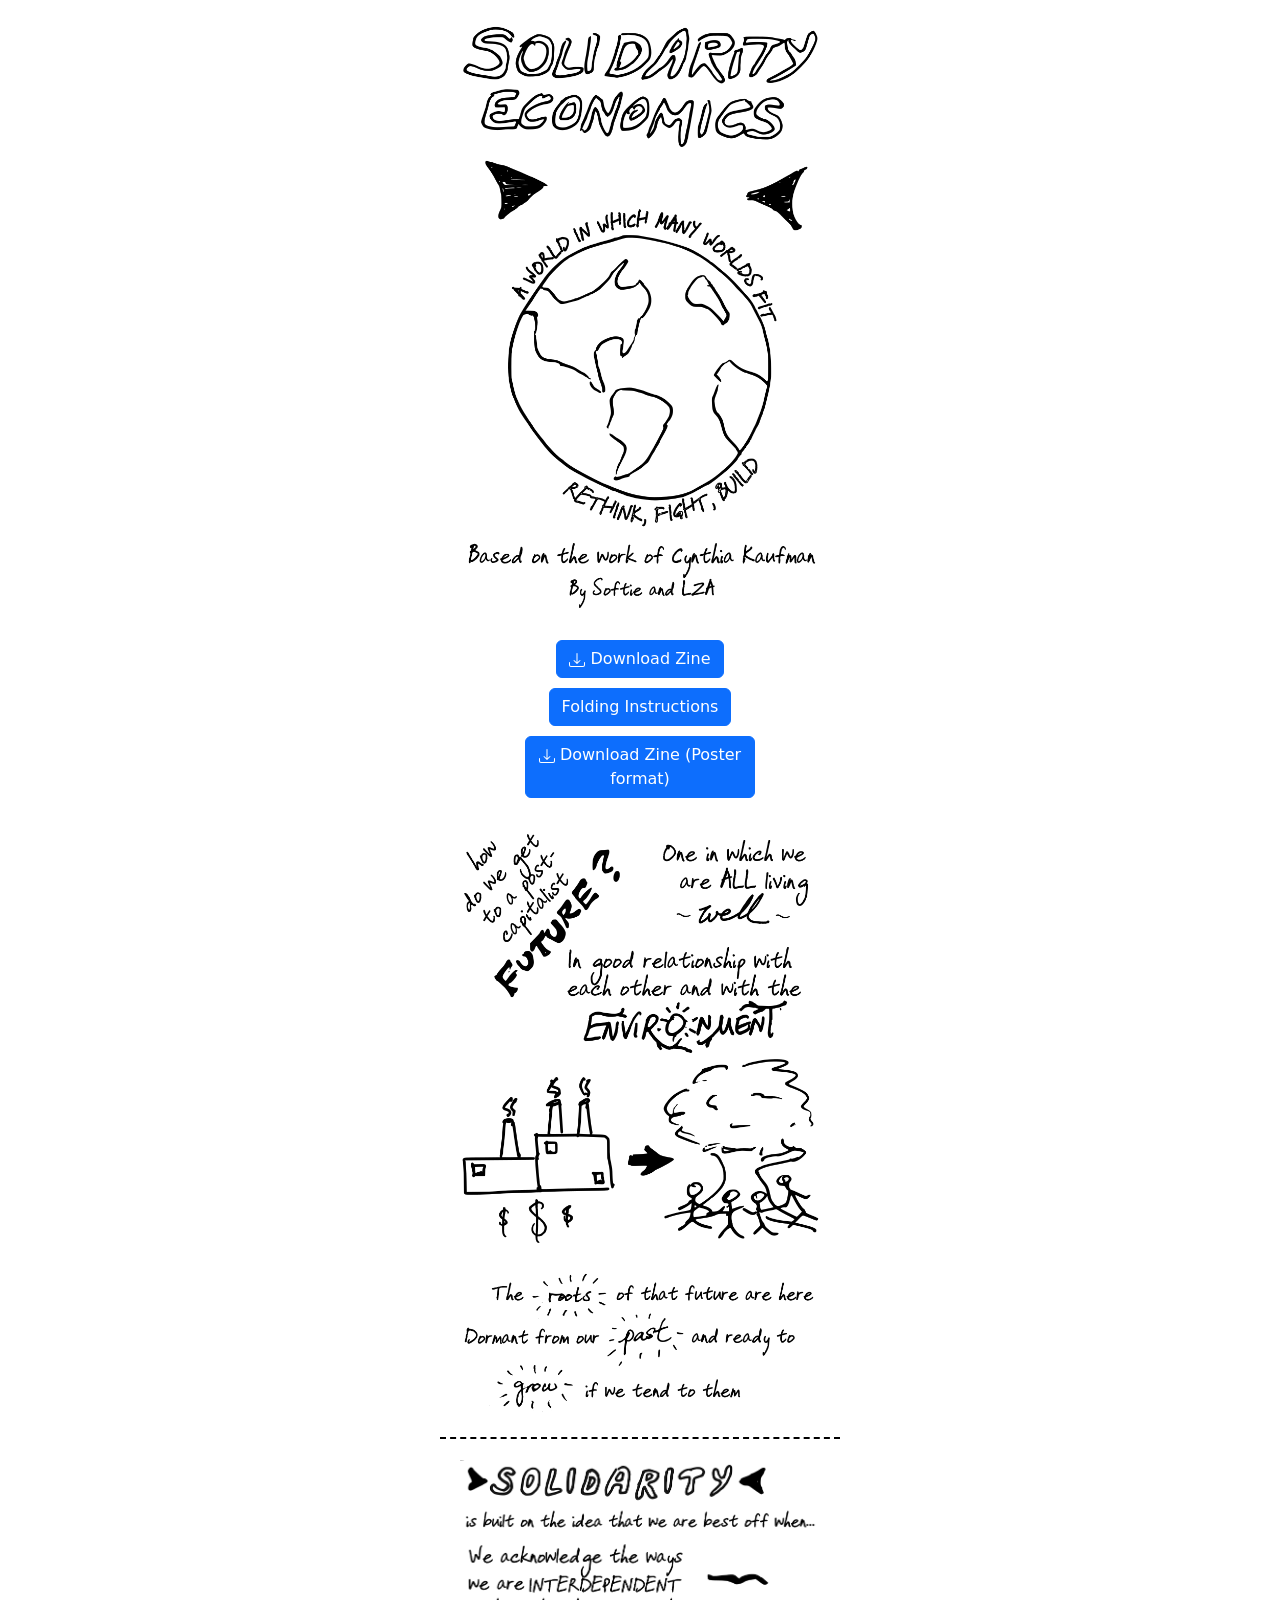
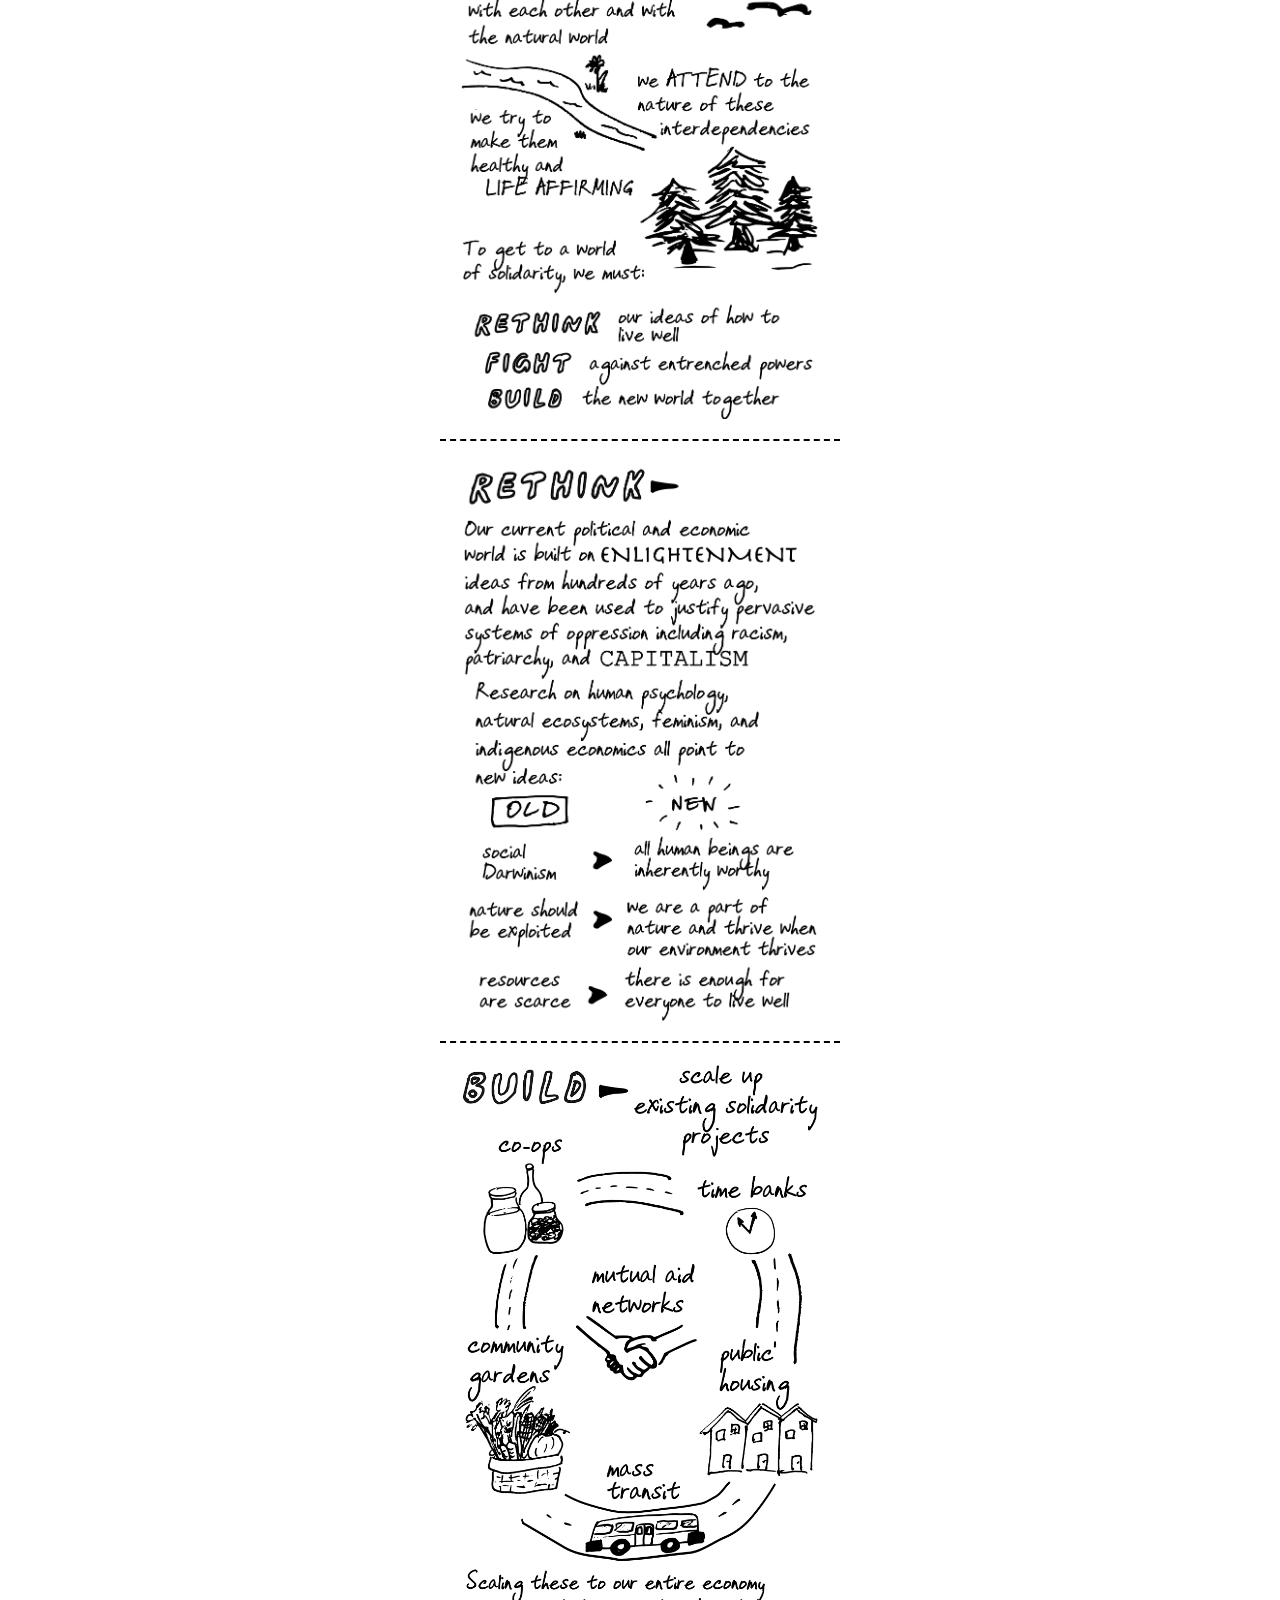
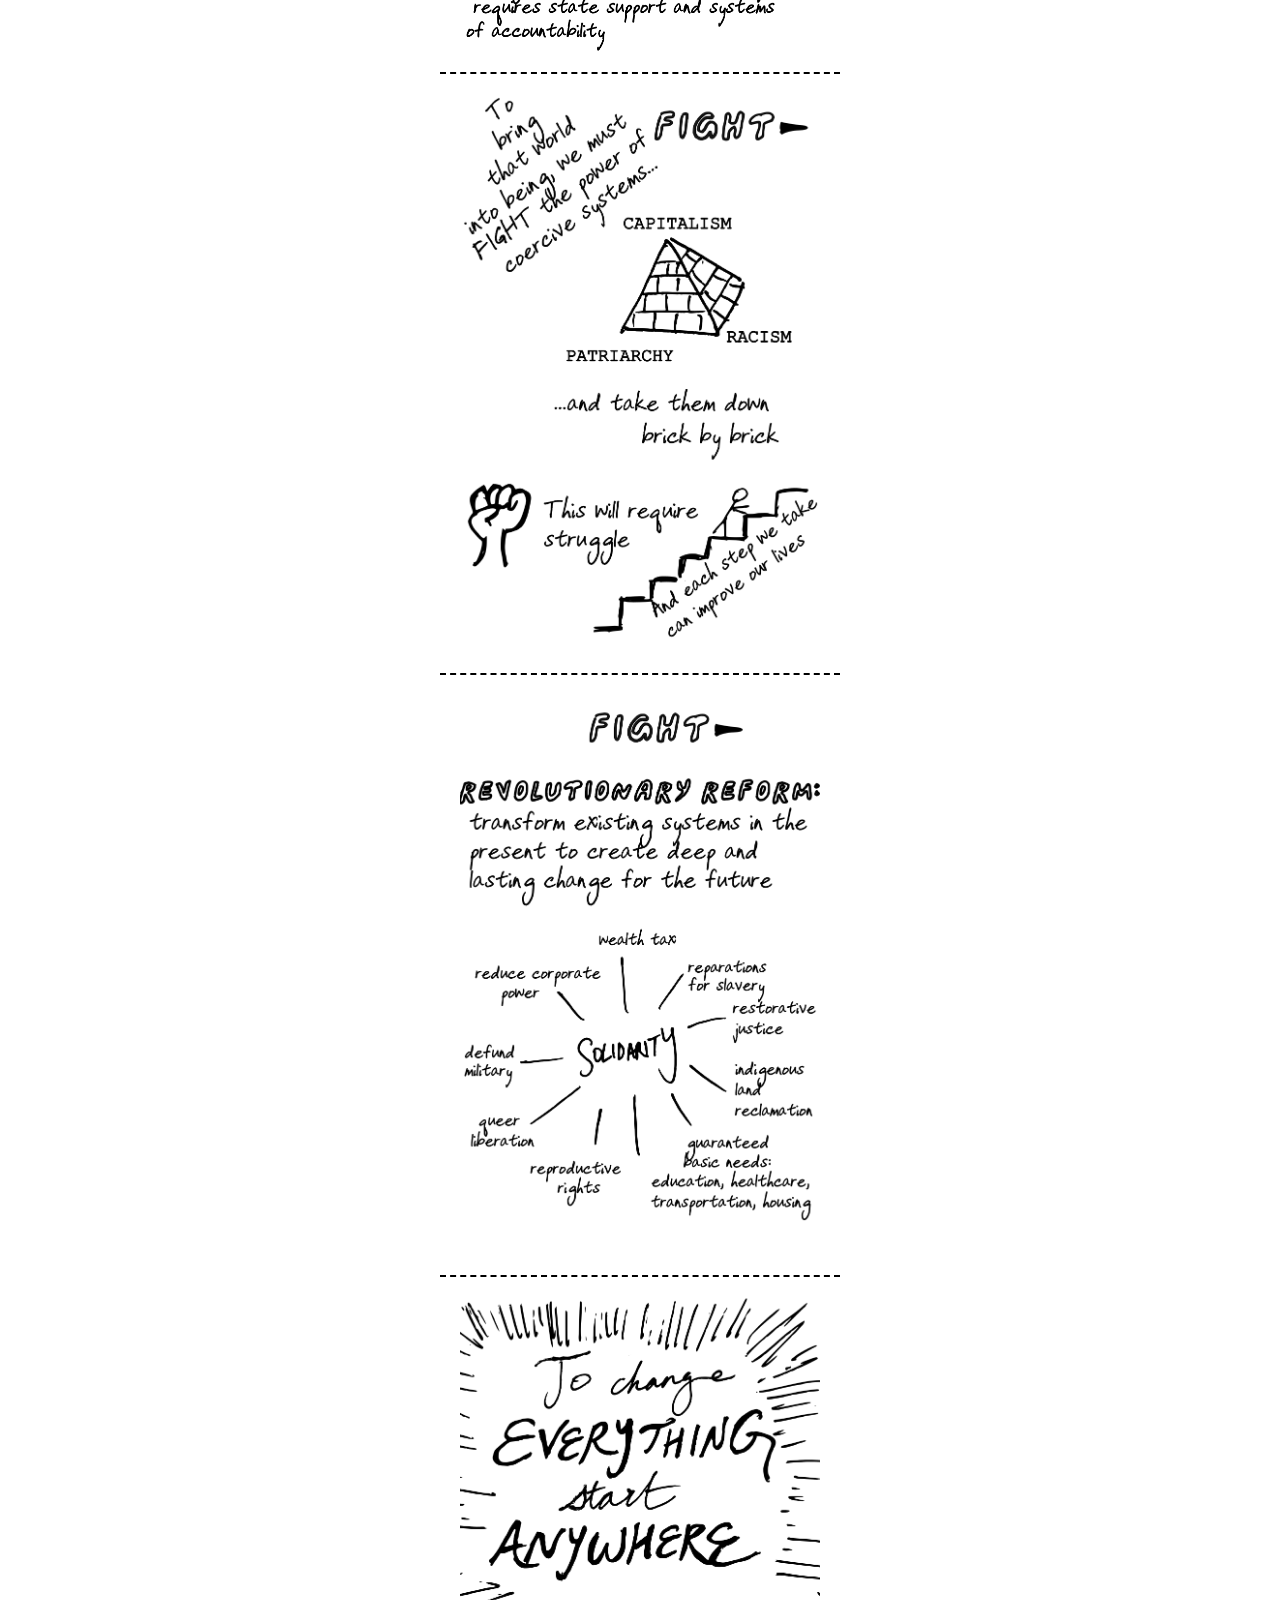
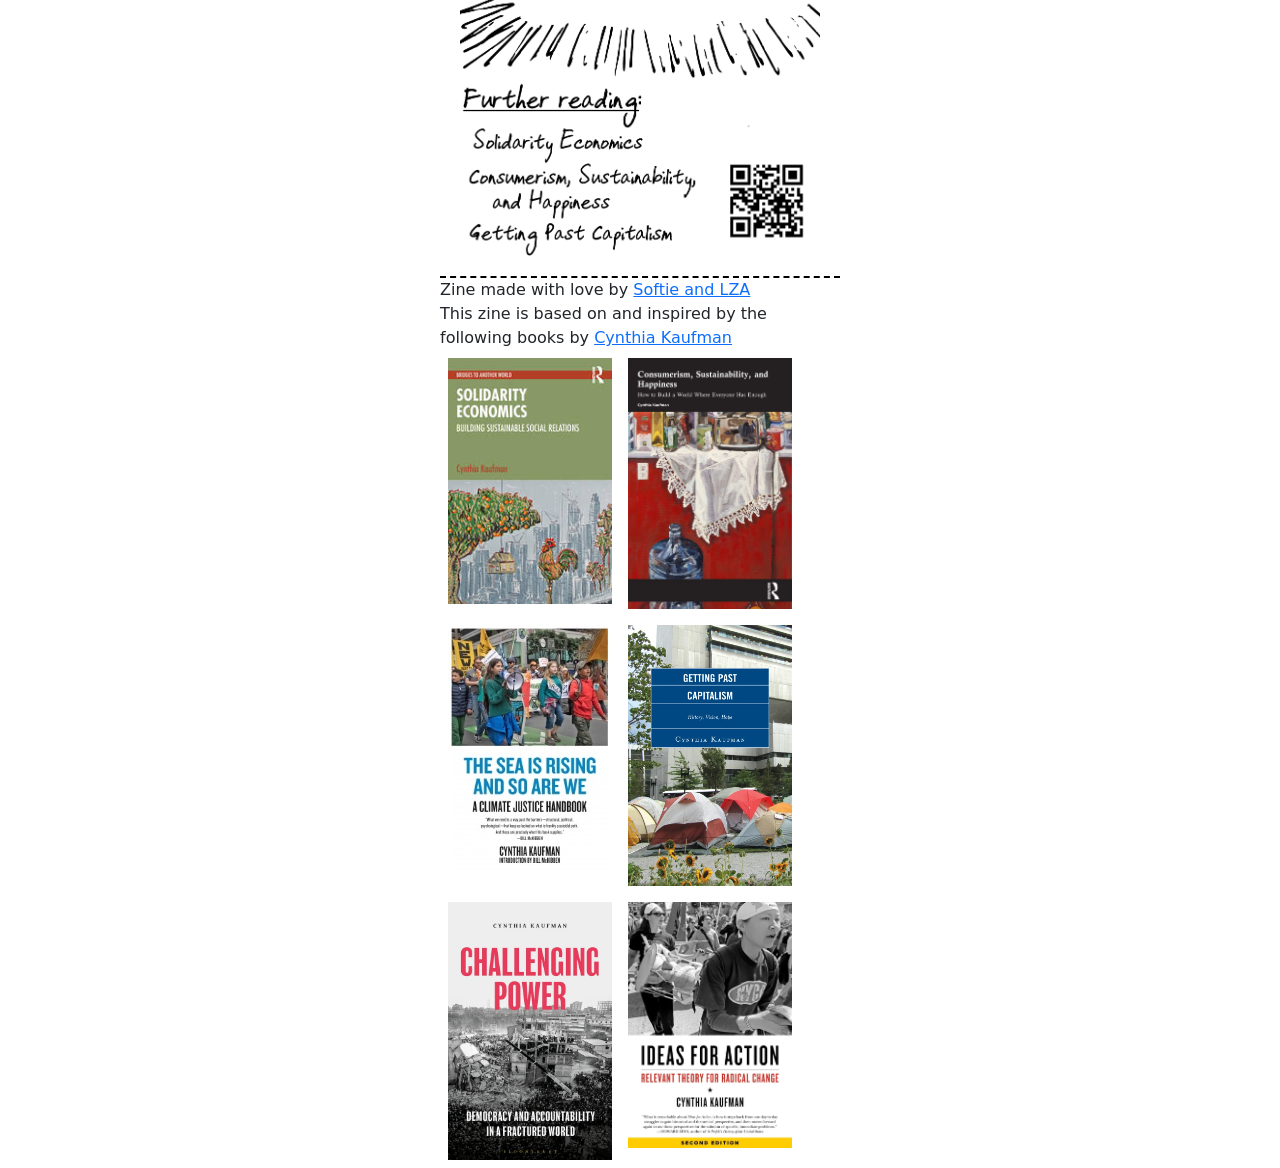
==== commit 0cdcff9a: "Combine all in one page" ====
--- a/index.html
+++ b/index.html
@@ -10,29 +10,38 @@
   </head>
   <body>
     <div class="app">
+      <div>
+        <img class="zine-image" src="assets/images/issue1/page1.png">
+      </div>
       <div class="controls">
-        <div>
-          <a id="download-zine" class="download-zine btn btn-primary" href="assets/pdfs/issue1.pdf" download="solidarity_economics_zine.pdf">
-            <svg xmlns="http://www.w3.org/2000/svg" width="16" height="16" fill="currentColor" class="bi bi-download" viewBox="0 0 16 16">
-              <path d="M.5 9.9a.5.5 0 0 1 .5.5v2.5a1 1 0 0 0 1 1h12a1 1 0 0 0 1-1v-2.5a.5.5 0 0 1 1 0v2.5a2 2 0 0 1-2 2H2a2 2 0 0 1-2-2v-2.5a.5.5 0 0 1 .5-.5"/>
-              <path d="M7.646 11.854a.5.5 0 0 0 .708 0l3-3a.5.5 0 0 0-.708-.708L8.5 10.293V1.5a.5.5 0 0 0-1 0v8.793L5.354 8.146a.5.5 0 1 0-.708.708z"/>
-            </svg>
-            Download Zine
-          </a>
-          <a class="btn btn-primary" href="https://plix.mit.edu/facilitator-resources/how-to-fold-a-zine" target="_blank">
-            Folding Instructions
-          </a>
-        </div>
-        <div>
-          <a id="zine" class="back btn btn-primary" href="/issue_1">
-            <svg xmlns="http://www.w3.org/2000/svg" width="16" height="16" fill="currentColor" class="bi bi-book" viewBox="0 0 16 16">
-                <path d="M1 2.828c.885-.37 2.154-.769 3.388-.893 1.33-.134 2.458.063 3.112.752v9.746c-.935-.53-2.12-.603-3.213-.493-1.18.12-2.37.461-3.287.811zm7.5-.141c.654-.689 1.782-.886 3.112-.752 1.234.124 2.503.523 3.388.893v9.923c-.918-.35-2.107-.692-3.287-.81-1.094-.111-2.278-.039-3.213.492zM8 1.783C7.015.936 5.587.81 4.287.94c-1.514.153-3.042.672-3.994 1.105A.5.5 0 0 0 0 2.5v11a.5.5 0 0 0 .707.455c.882-.4 2.303-.881 3.68-1.02 1.409-.142 2.59.087 3.223.877a.5.5 0 0 0 .78 0c.633-.79 1.814-1.019 3.222-.877 1.378.139 2.8.62 3.681 1.02A.5.5 0 0 0 16 13.5v-11a.5.5 0 0 0-.293-.455c-.952-.433-2.48-.952-3.994-1.105C10.413.809 8.985.936 8 1.783"/>
-            </svg>
-            Web Version of Zine
-          </a>
-        </div>
+        <a class="download-zine btn btn-primary" href="assets/pdfs/issue1.pdf" download="solidarity_economics_zine.pdf">
+          <svg xmlns="http://www.w3.org/2000/svg" width="16" height="16" fill="currentColor" class="bi bi-download" viewBox="0 0 16 16">
+            <path d="M.5 9.9a.5.5 0 0 1 .5.5v2.5a1 1 0 0 0 1 1h12a1 1 0 0 0 1-1v-2.5a.5.5 0 0 1 1 0v2.5a2 2 0 0 1-2 2H2a2 2 0 0 1-2-2v-2.5a.5.5 0 0 1 .5-.5"/>
+            <path d="M7.646 11.854a.5.5 0 0 0 .708 0l3-3a.5.5 0 0 0-.708-.708L8.5 10.293V1.5a.5.5 0 0 0-1 0v8.793L5.354 8.146a.5.5 0 1 0-.708.708z"/>
+          </svg>
+          Download Zine
+        </a>
+        <a class="btn btn-primary" href="https://plix.mit.edu/facilitator-resources/how-to-fold-a-zine" target="_blank">
+          Folding Instructions
+        </a>
+        <a class="download-zine btn btn-primary" href="assets/pdfs/issue1_poster.pdf" download="solidarity_economics_zine_poster.pdf">
+          <svg xmlns="http://www.w3.org/2000/svg" width="16" height="16" fill="currentColor" class="bi bi-download" viewBox="0 0 16 16">
+            <path d="M.5 9.9a.5.5 0 0 1 .5.5v2.5a1 1 0 0 0 1 1h12a1 1 0 0 0 1-1v-2.5a.5.5 0 0 1 1 0v2.5a2 2 0 0 1-2 2H2a2 2 0 0 1-2-2v-2.5a.5.5 0 0 1 .5-.5"/>
+            <path d="M7.646 11.854a.5.5 0 0 0 .708 0l3-3a.5.5 0 0 0-.708-.708L8.5 10.293V1.5a.5.5 0 0 0-1 0v8.793L5.354 8.146a.5.5 0 1 0-.708.708z"/>
+          </svg>
+          Download Zine (Poster format)
+        </a>
       </div>
-      <div>
+      <div id="zine-scroll" class="zine-scroll">
+        <img class="zine-image slideshow-image" src="assets/images/issue1/page2.png">
+        <img class="zine-image slideshow-image" src="assets/images/issue1/page3.png">
+        <img class="zine-image slideshow-image" src="assets/images/issue1/page4.png">
+        <img class="zine-image slideshow-image" src="assets/images/issue1/page5.png">
+        <img class="zine-image slideshow-image" src="assets/images/issue1/page6.png">
+        <img class="zine-image slideshow-image" src="assets/images/issue1/page7.png">
+        <img class="zine-image slideshow-image" src="assets/images/issue1/page8.png">
+      </div>
+      <div class="info">
         <div>Zine made with love by <a href="mailto:softie@revolutionary-reform.com">Softie and LZA</a></div>
         <div>This zine is based on and inspired by the following books by <a href="https://cynthiakaufman.net/" target="_blank">Cynthia Kaufman</a></div>
       </div>
--- a/styles/index.css
+++ b/styles/index.css
@@ -1,22 +1,23 @@
 .app {
   display: flex;
-  background-color: #e7ffe2;
   flex-direction: column;
   align-items: center;
-  padding: 50px;
 }
 
 .controls {
-  padding-bottom: 35px;
+  display: flex;
+  flex-wrap: wrap;
+  max-width: 250px;
+  justify-content: center;
 }
 
-.back {
-
+.download-zine {
+  margin: 10px;
 }
 
 .gallery {
   display: flex;
-  max-width: 540px;
+  max-width: 400px;
   flex-wrap: wrap;
 }
 
@@ -25,3 +26,20 @@
   padding: 8px;
 }
 
+.zine-scroll {
+  display: flex;
+  flex-direction: column;
+}
+
+.zine-image {
+  width: 400px;
+  padding: 20px;
+}
+
+.slideshow-image {
+  border-bottom: 2px black dashed;
+}
+
+.info {
+  max-width: 400px;
+}
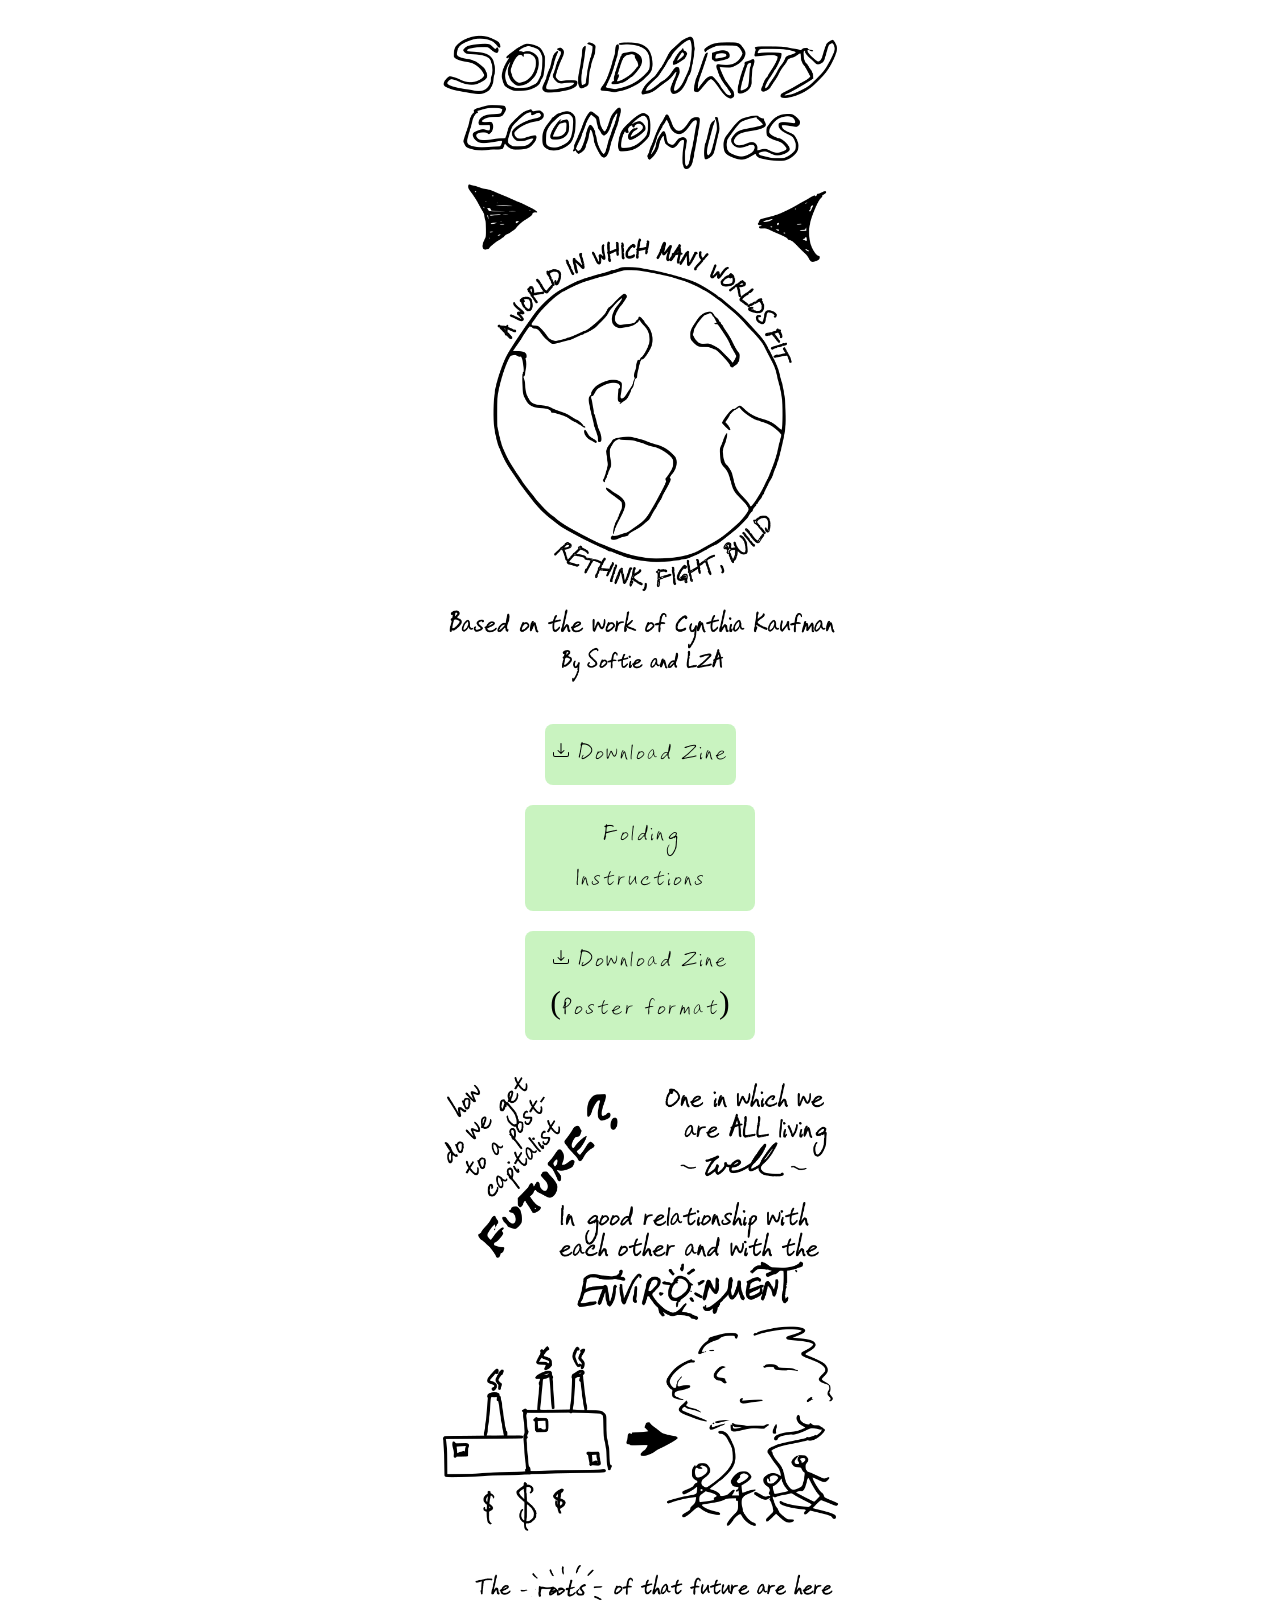
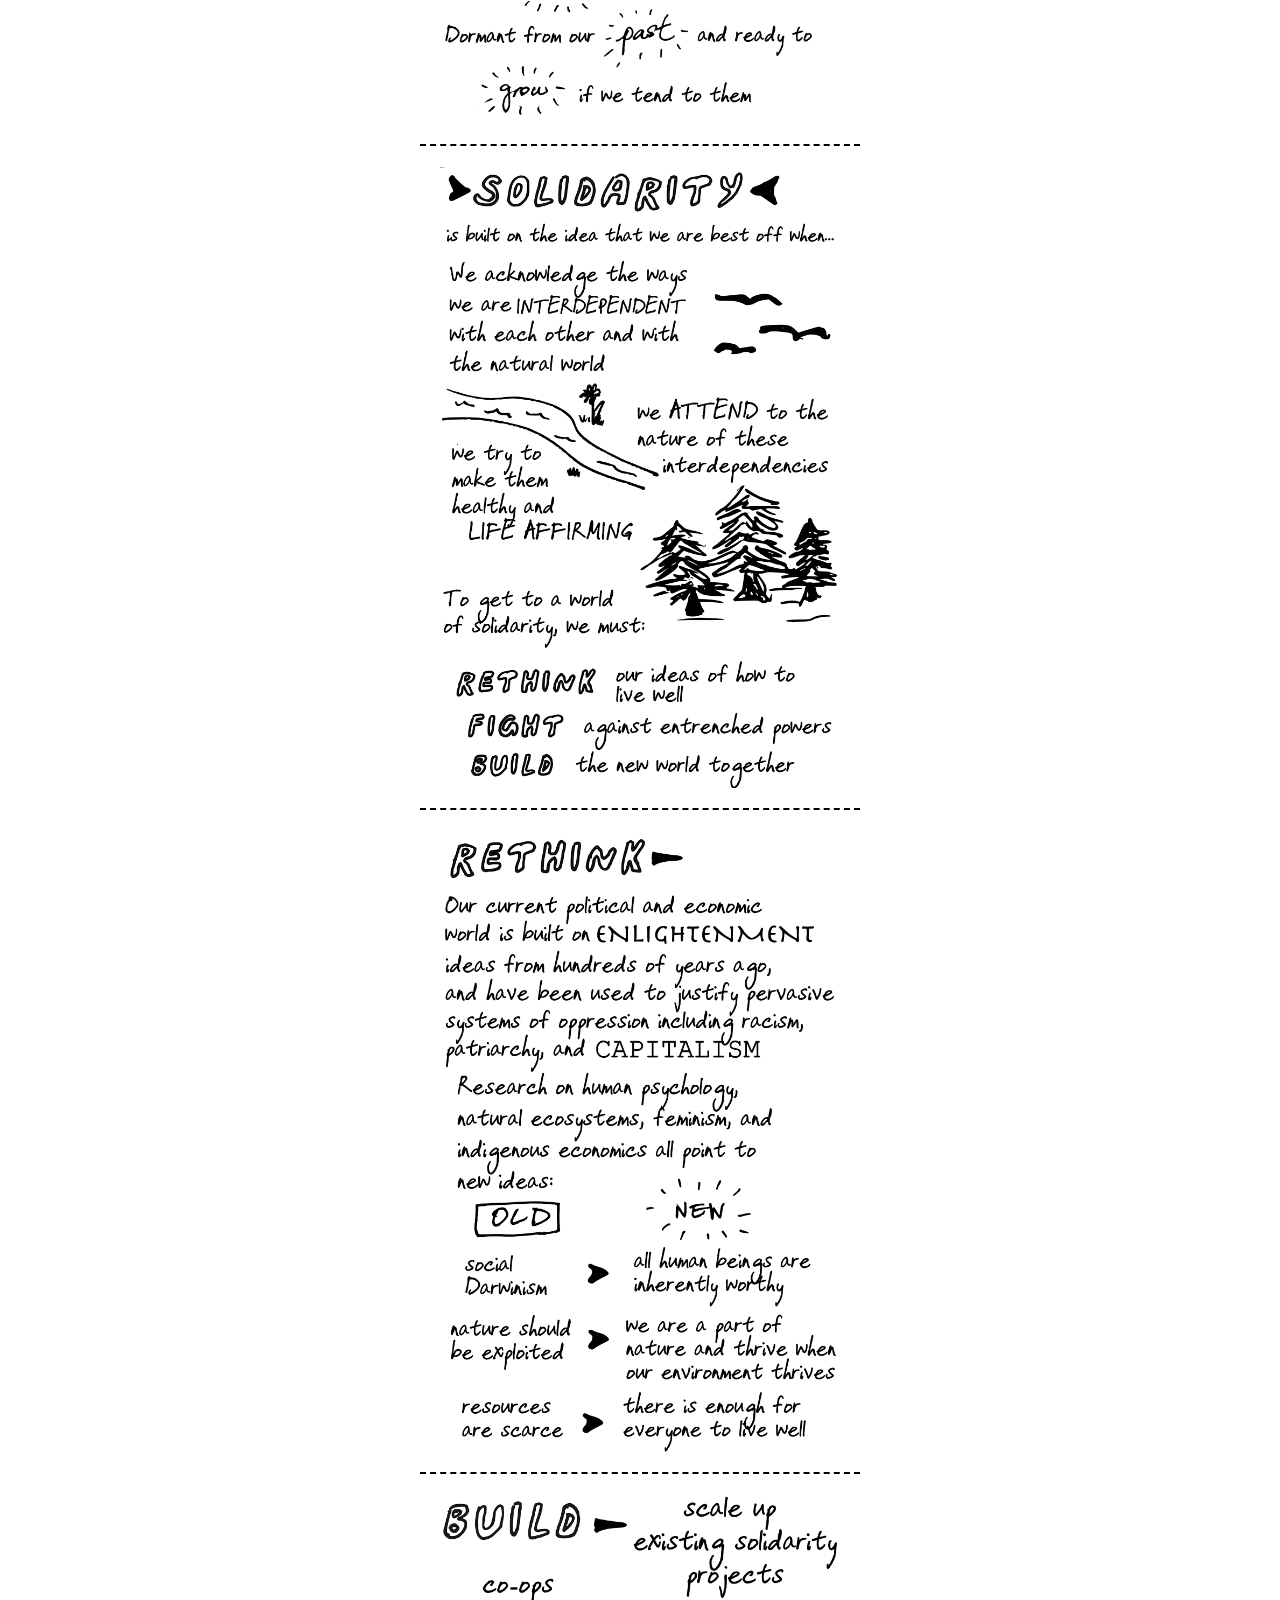
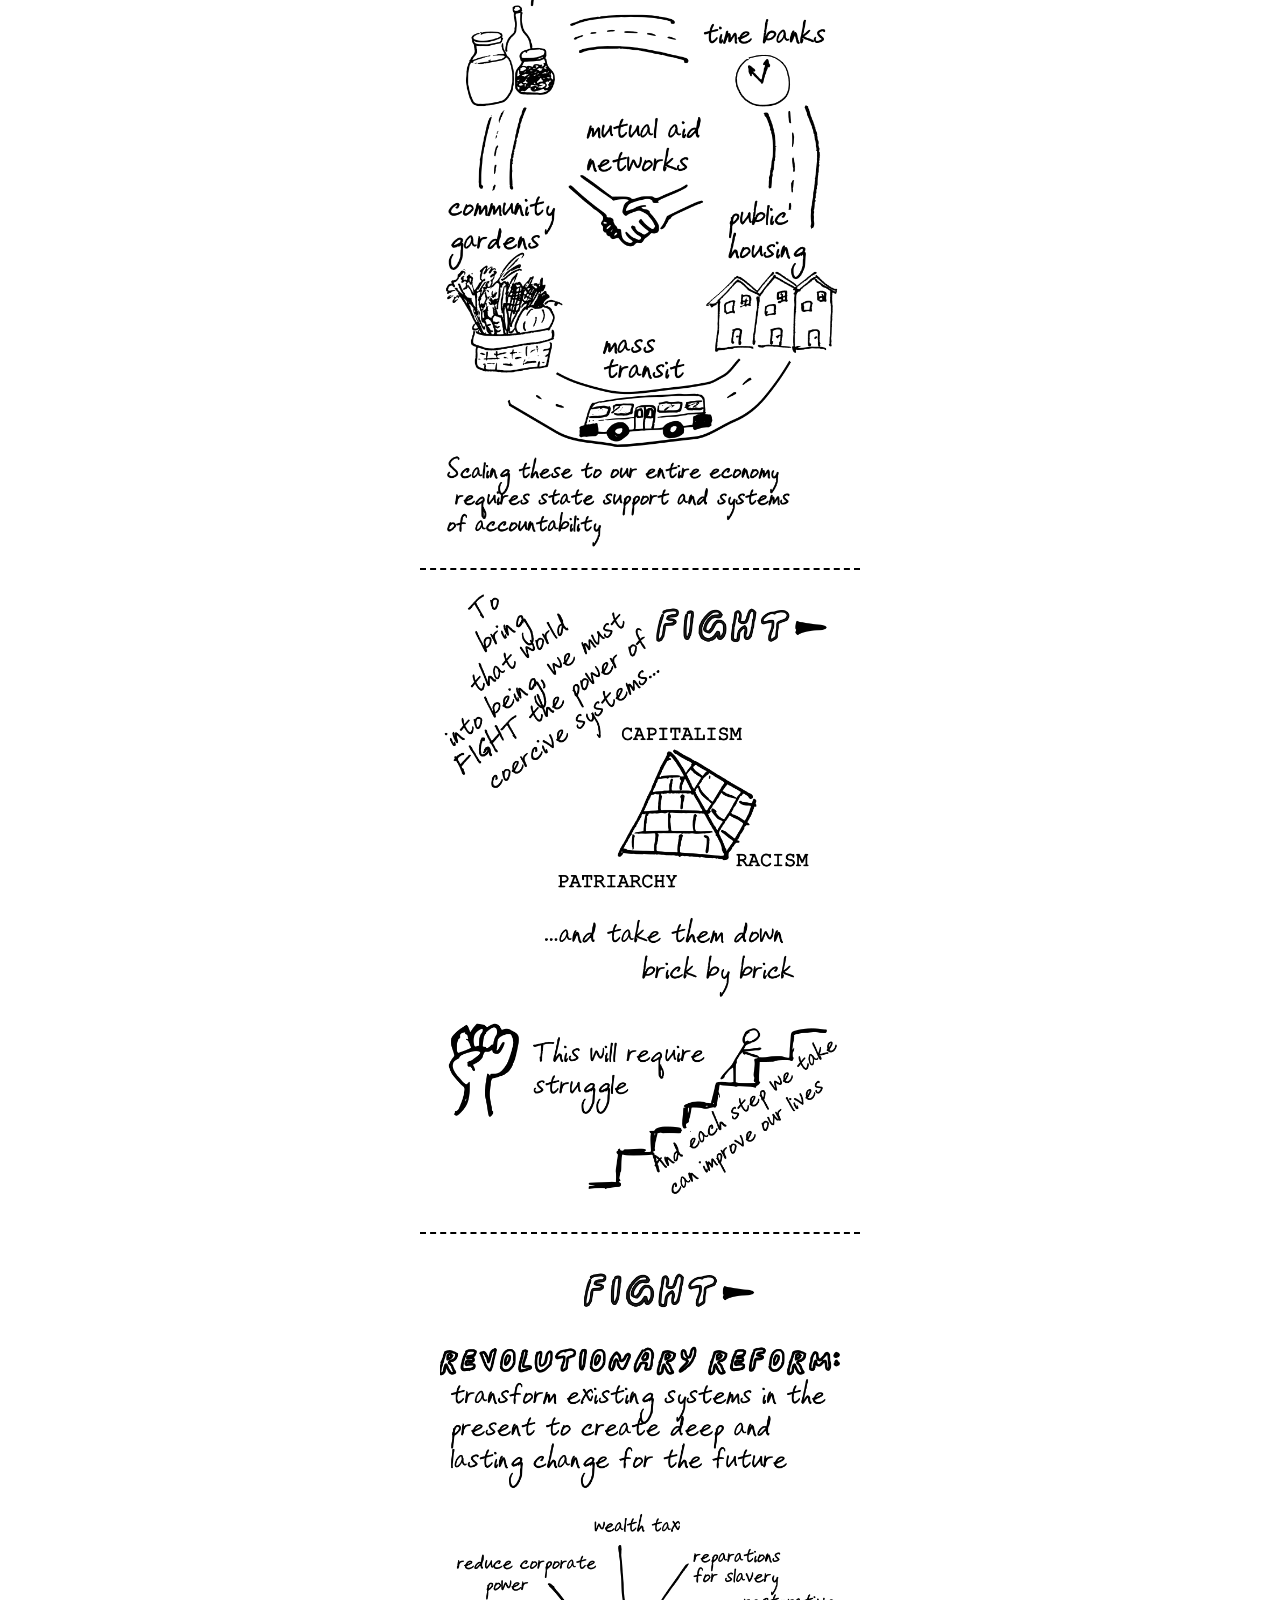
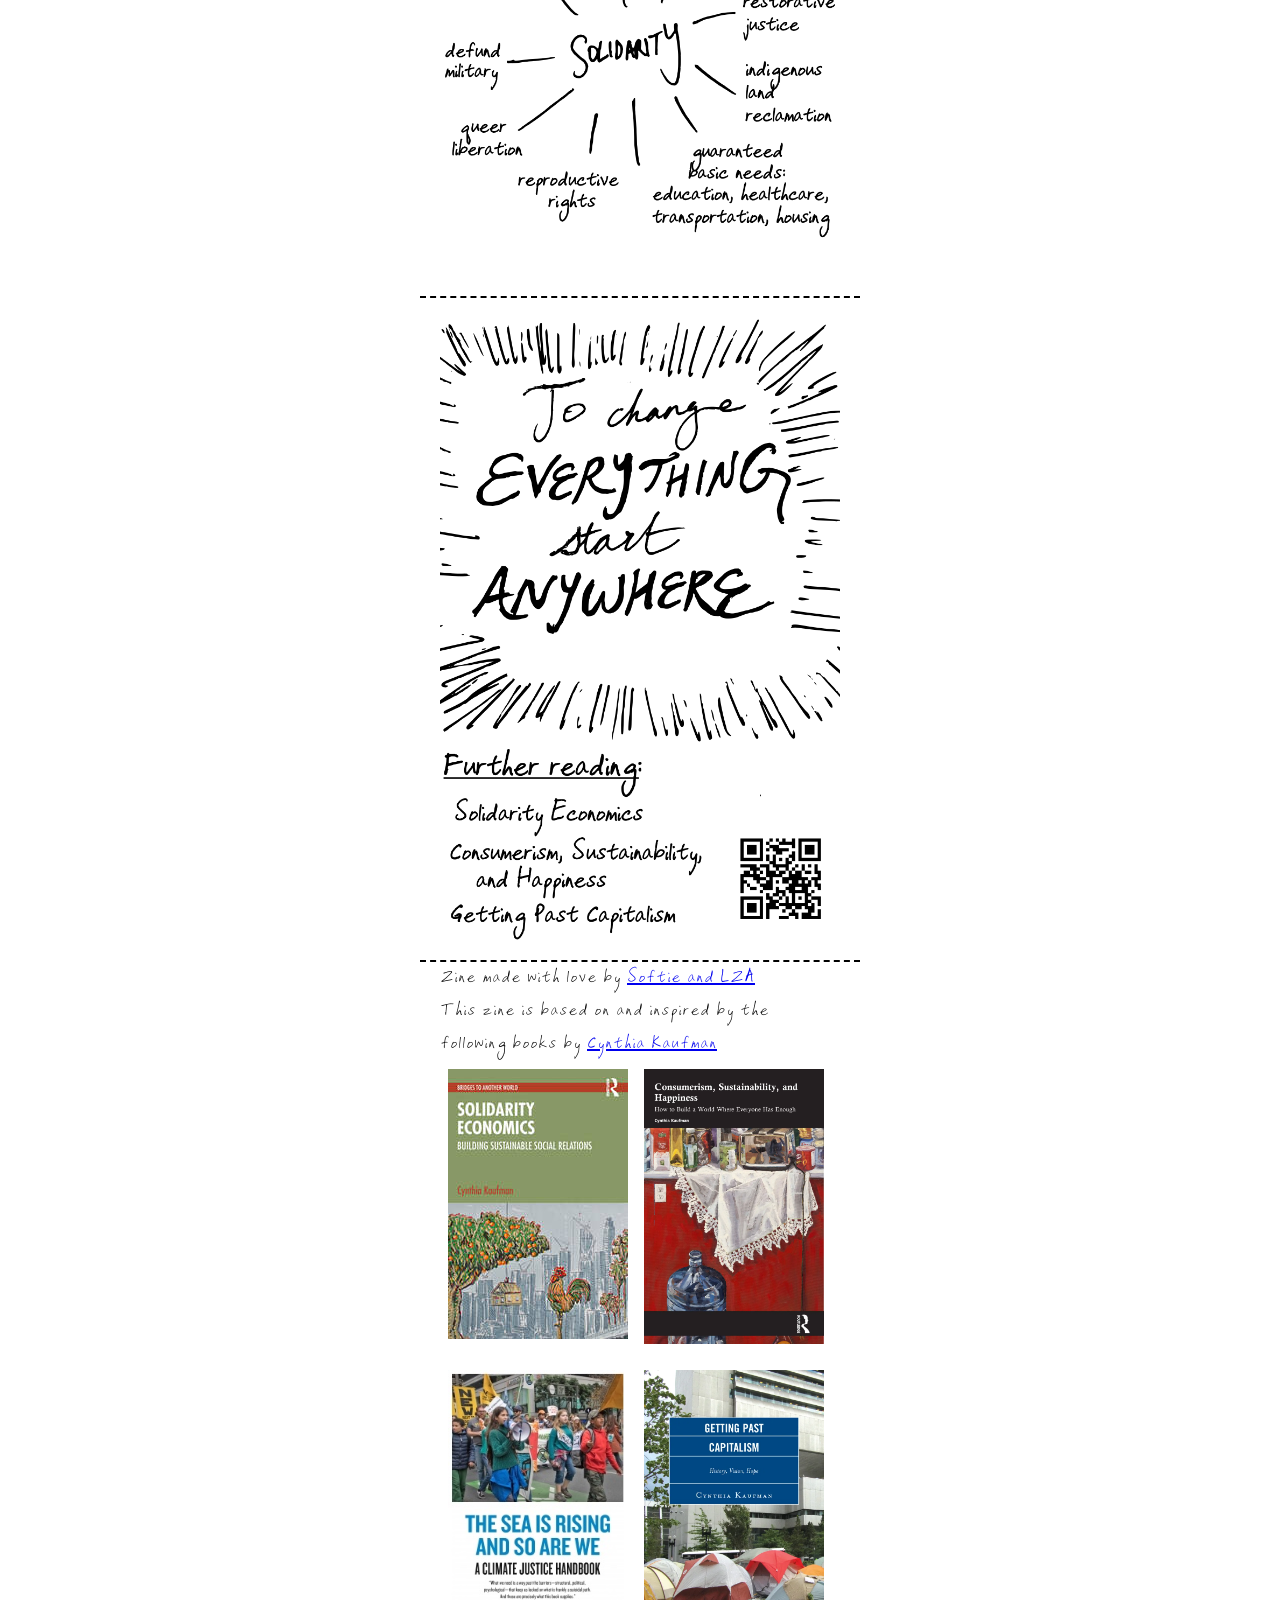
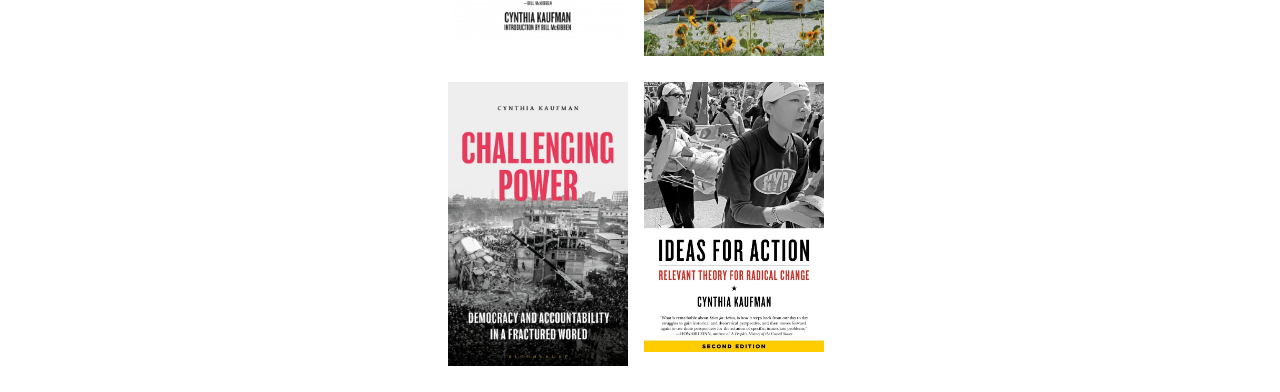
==== commit fb970dd6: "Use Liz font" ====
--- a/index.html
+++ b/index.html
@@ -6,7 +6,7 @@
     <base href="./">
     <title>Revolutionary Reform</title>
     <link rel="stylesheet" href="styles/index.css">
-    <link href="https://cdn.jsdelivr.net/npm/bootstrap@5.3.8/dist/css/bootstrap.min.css" rel="stylesheet" integrity="sha384-sRIl4kxILFvY47J16cr9ZwB07vP4J8+LH7qKQnuqkuIAvNWLzeN8tE5YBujZqJLB" crossorigin="anonymous">
+    <link rel="stylesheet" href="styles/fonts.css">
   </head>
   <body>
     <div class="app">
@@ -14,22 +14,28 @@
         <img class="zine-image" src="assets/images/issue1/page1.png">
       </div>
       <div class="controls">
-        <a class="download-zine btn btn-primary" href="assets/pdfs/issue1.pdf" download="solidarity_economics_zine.pdf">
-          <svg xmlns="http://www.w3.org/2000/svg" width="16" height="16" fill="currentColor" class="bi bi-download" viewBox="0 0 16 16">
-            <path d="M.5 9.9a.5.5 0 0 1 .5.5v2.5a1 1 0 0 0 1 1h12a1 1 0 0 0 1-1v-2.5a.5.5 0 0 1 1 0v2.5a2 2 0 0 1-2 2H2a2 2 0 0 1-2-2v-2.5a.5.5 0 0 1 .5-.5"/>
-            <path d="M7.646 11.854a.5.5 0 0 0 .708 0l3-3a.5.5 0 0 0-.708-.708L8.5 10.293V1.5a.5.5 0 0 0-1 0v8.793L5.354 8.146a.5.5 0 1 0-.708.708z"/>
-          </svg>
-          Download Zine
+        <a class="download-zine" href="assets/pdfs/issue1.pdf" download="solidarity_economics_zine.pdf">
+          <div class="dl-contents">
+            <svg xmlns="http://www.w3.org/2000/svg" width="16" height="16" fill="currentColor" viewBox="0 0 16 16">
+              <path d="M.5 9.9a.5.5 0 0 1 .5.5v2.5a1 1 0 0 0 1 1h12a1 1 0 0 0 1-1v-2.5a.5.5 0 0 1 1 0v2.5a2 2 0 0 1-2 2H2a2 2 0 0 1-2-2v-2.5a.5.5 0 0 1 .5-.5"/>
+              <path d="M7.646 11.854a.5.5 0 0 0 .708 0l3-3a.5.5 0 0 0-.708-.708L8.5 10.293V1.5a.5.5 0 0 0-1 0v8.793L5.354 8.146a.5.5 0 1 0-.708.708z"/>
+            </svg>
+            Download Zine
+          </div>
         </a>
-        <a class="btn btn-primary" href="https://plix.mit.edu/facilitator-resources/how-to-fold-a-zine" target="_blank">
-          Folding Instructions
+        <a class="download-zine" href="https://plix.mit.edu/facilitator-resources/how-to-fold-a-zine" target="_blank">
+          <div class="dl-contents">
+            Folding Instructions
+          </div>
         </a>
-        <a class="download-zine btn btn-primary" href="assets/pdfs/issue1_poster.pdf" download="solidarity_economics_zine_poster.pdf">
-          <svg xmlns="http://www.w3.org/2000/svg" width="16" height="16" fill="currentColor" class="bi bi-download" viewBox="0 0 16 16">
-            <path d="M.5 9.9a.5.5 0 0 1 .5.5v2.5a1 1 0 0 0 1 1h12a1 1 0 0 0 1-1v-2.5a.5.5 0 0 1 1 0v2.5a2 2 0 0 1-2 2H2a2 2 0 0 1-2-2v-2.5a.5.5 0 0 1 .5-.5"/>
-            <path d="M7.646 11.854a.5.5 0 0 0 .708 0l3-3a.5.5 0 0 0-.708-.708L8.5 10.293V1.5a.5.5 0 0 0-1 0v8.793L5.354 8.146a.5.5 0 1 0-.708.708z"/>
-          </svg>
-          Download Zine (Poster format)
+        <a class="download-zine" href="assets/pdfs/issue1_poster.pdf" download="solidarity_economics_zine_poster.pdf">
+          <div class="dl-contents">
+            <svg xmlns="http://www.w3.org/2000/svg" width="16" height="16" fill="currentColor" viewBox="0 0 16 16">
+              <path d="M.5 9.9a.5.5 0 0 1 .5.5v2.5a1 1 0 0 0 1 1h12a1 1 0 0 0 1-1v-2.5a.5.5 0 0 1 1 0v2.5a2 2 0 0 1-2 2H2a2 2 0 0 1-2-2v-2.5a.5.5 0 0 1 .5-.5"/>
+              <path d="M7.646 11.854a.5.5 0 0 0 .708 0l3-3a.5.5 0 0 0-.708-.708L8.5 10.293V1.5a.5.5 0 0 0-1 0v8.793L5.354 8.146a.5.5 0 1 0-.708.708z"/>
+            </svg>
+            Download Zine (Poster format)
+          </div>
         </a>
       </div>
       <div id="zine-scroll" class="zine-scroll">
--- a/styles/index.css
+++ b/styles/index.css
@@ -2,6 +2,7 @@
   display: flex;
   flex-direction: column;
   align-items: center;
+  font-family: LizStandard;
 }
 
 .controls {
@@ -13,6 +14,17 @@
 
 .download-zine {
   margin: 10px;
+  background-color: #b9f0aec4;
+  border-radius: 8px;
+  color: black;
+  padding: 3px;
+  font-size: 32px;
+  text-decoration: none;
+  text-align: center;
+}
+
+.dl-contents {
+  padding: 5px;
 }
 
 .gallery {
@@ -42,4 +54,5 @@
 
 .info {
   max-width: 400px;
+  font-size: 24px;
 }
--- a/styles/fonts.css
+++ b/styles/fonts.css
@@ -0,0 +1,7 @@
+@font-face {
+    font-family: 'LizStandard';
+    src: url('../assets/fonts/Liz0907-Regular.otf') format('opentype');
+    font-weight: normal;
+    font-style: normal;
+    font-display: swap;
+}
